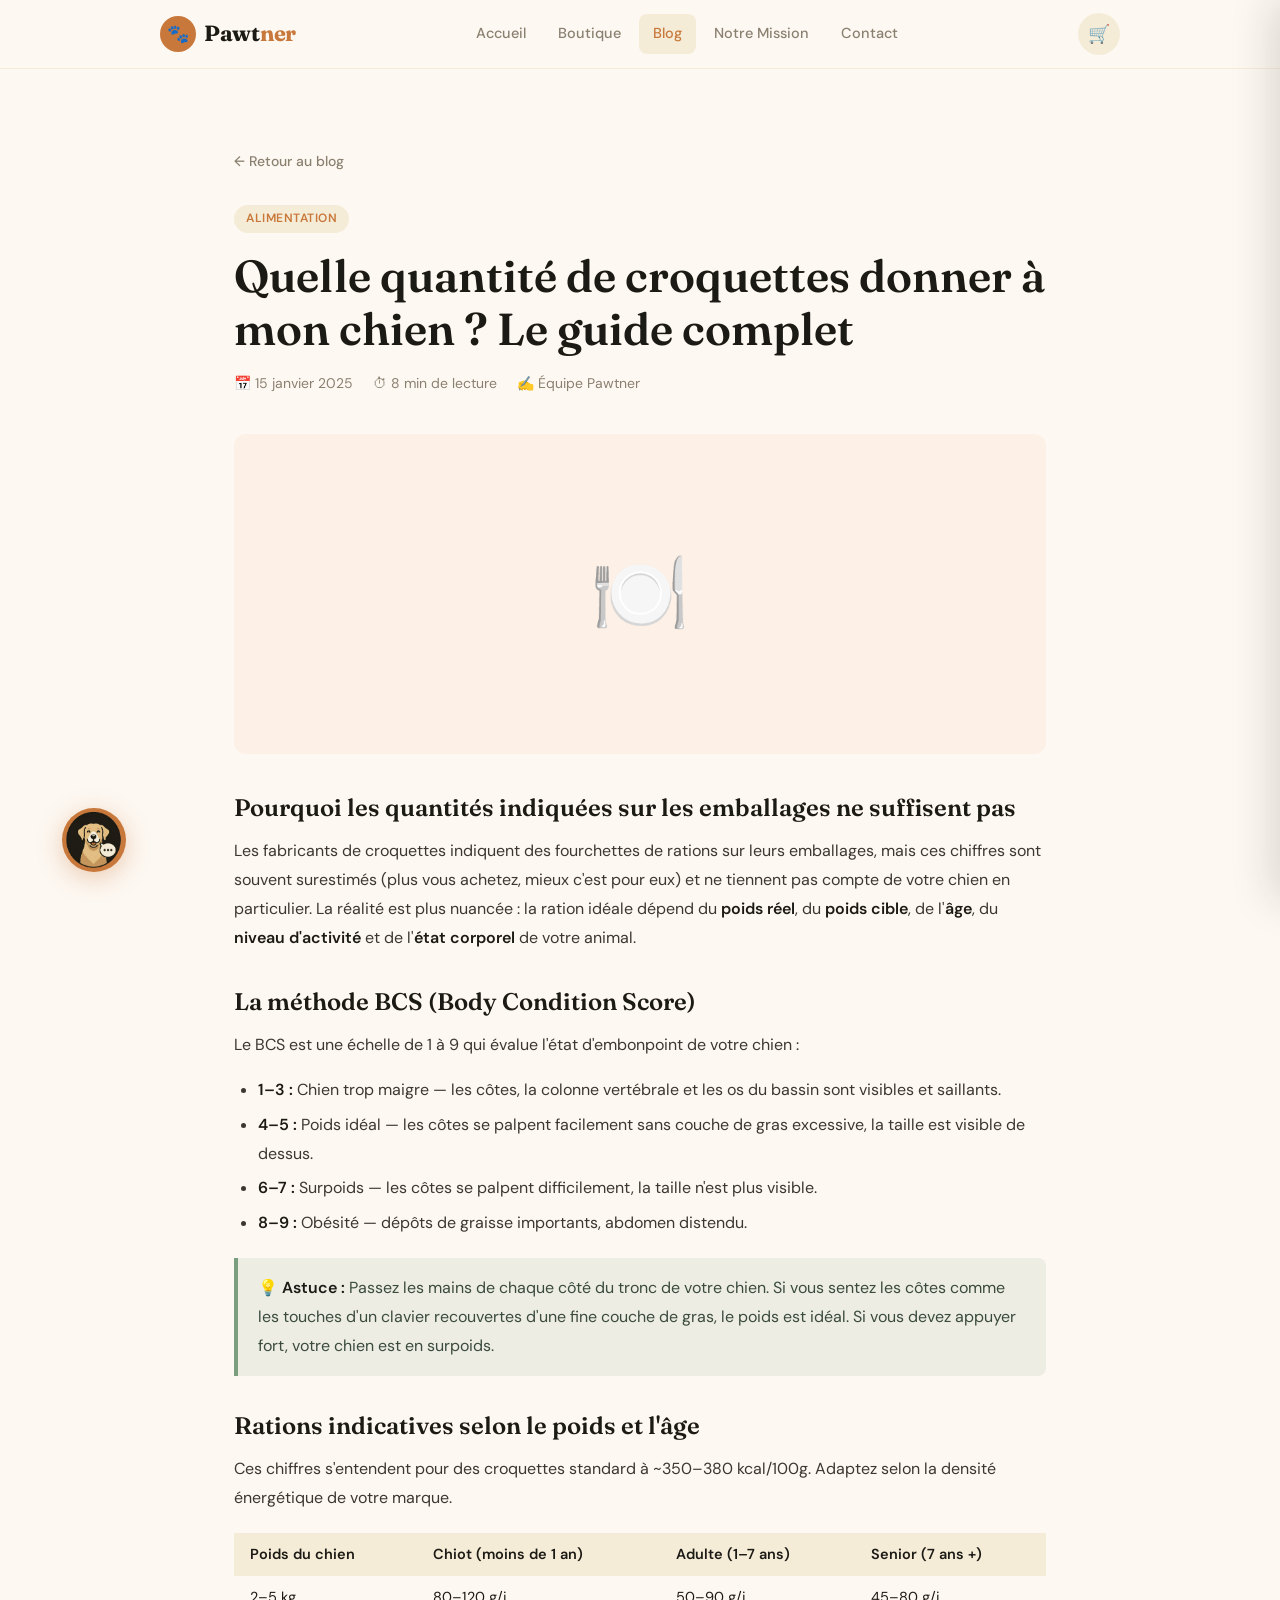
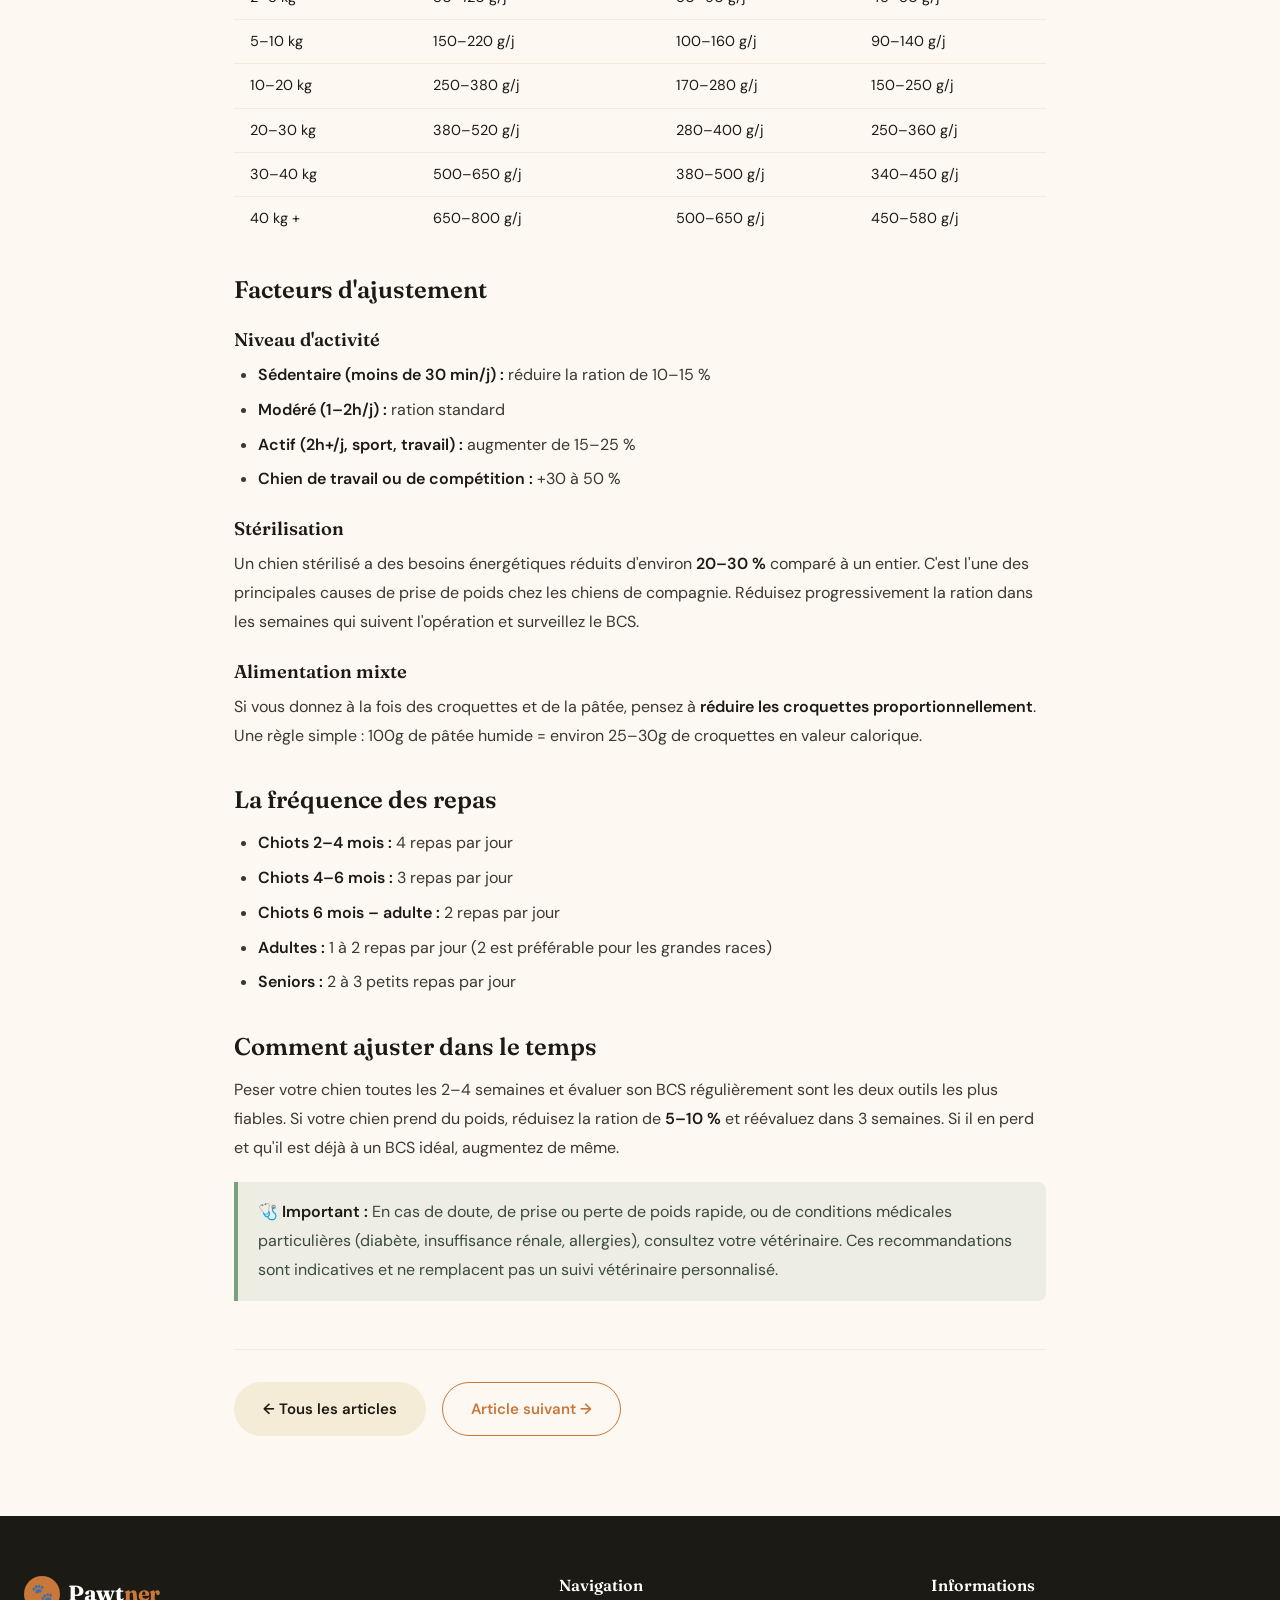
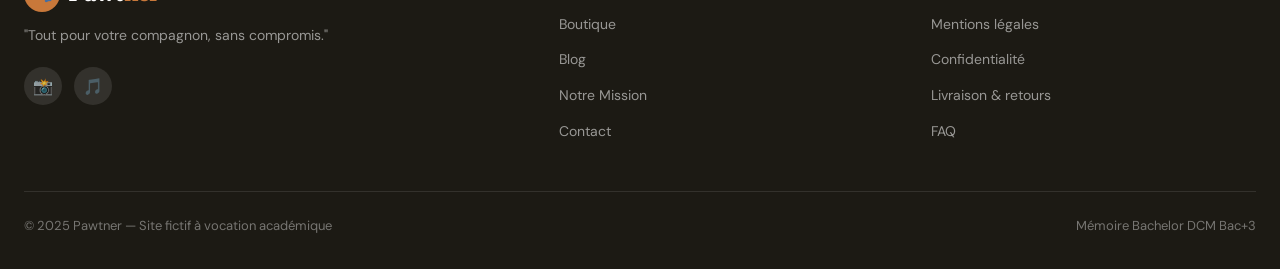
==== article-1.html @ d188eaa7 "Add files via upload" ====
<!DOCTYPE html>
<html lang="fr">
<head>
  <meta charset="UTF-8" />
  <meta name="viewport" content="width=device-width, initial-scale=1.0" />
  <title>Quelle quantité de croquettes donner à mon chien ? — Pawtner Blog</title>
  <meta name="description" content="Rations selon le poids, l'âge et l'activité, méthode BCS et ajustements : le guide complet Pawtner." />
  <link rel="stylesheet" href="style.css" />
</head>
<body>

<!-- ══ HEADER ══ -->
<header id="header">
  <div class="header-inner">
    <a class="logo" href="index.html">
      <div class="logo-paw">🐾</div>
      <div class="logo-text">Pawt<span>ner</span></div>
    </a>
    <nav class="main-nav">
      <a class="nav-link" href="index.html">Accueil</a>
      <a class="nav-link" href="boutique.html">Boutique</a>
      <a class="nav-link active" href="blog.html">Blog</a>
      <a class="nav-link" href="mission.html">Notre Mission</a>
      <a class="nav-link" href="contact.html">Contact</a>
    </nav>
    <div class="header-actions">
      <button class="cart-btn" onclick="toggleCart()" aria-label="Panier">
        <span class="cart-icon">🛒</span>
        <span class="cart-count hidden" id="cartCount">0</span>
      </button>
      <button class="burger-btn" id="burgerBtn" onclick="toggleMobileNav()" aria-label="Menu">
        <span></span><span></span><span></span>
      </button>
    </div>
  </div>
</header>

<nav class="mobile-nav" id="mobileNav">
  <a class="nav-link" href="index.html">Accueil</a>
  <a class="nav-link" href="boutique.html">Boutique</a>
  <a class="nav-link" href="blog.html">Blog</a>
  <a class="nav-link" href="mission.html">Notre Mission</a>
  <a class="nav-link" href="contact.html">Contact</a>
</nav>

<main>
  <section class="section">
    <div class="container-sm">

      <a class="article-back" href="blog.html">← Retour au blog</a>

      <div class="article-header">
        <span class="article-tag">Alimentation</span>
        <h1 class="article-title">Quelle quantité de croquettes donner à mon chien ? Le guide complet</h1>
        <div class="article-meta">
          <span>📅 15 janvier 2025</span>
          <span>⏱ 8 min de lecture</span>
          <span>✍️ Équipe Pawtner</span>
        </div>
      </div>

      <div class="article-hero-img" style="background:#FDF0E6;">🍽️</div>

      <div class="article-body">

        <h2>Pourquoi les quantités indiquées sur les emballages ne suffisent pas</h2>
        <p>Les fabricants de croquettes indiquent des fourchettes de rations sur leurs emballages, mais ces chiffres sont souvent surestimés (plus vous achetez, mieux c'est pour eux) et ne tiennent pas compte de votre chien en particulier. La réalité est plus nuancée : la ration idéale dépend du <strong>poids réel</strong>, du <strong>poids cible</strong>, de l'<strong>âge</strong>, du <strong>niveau d'activité</strong> et de l'<strong>état corporel</strong> de votre animal.</p>

        <h2>La méthode BCS (Body Condition Score)</h2>
        <p>Le BCS est une échelle de 1 à 9 qui évalue l'état d'embonpoint de votre chien :</p>
        <ul>
          <li><strong>1–3 :</strong> Chien trop maigre — les côtes, la colonne vertébrale et les os du bassin sont visibles et saillants.</li>
          <li><strong>4–5 :</strong> Poids idéal — les côtes se palpent facilement sans couche de gras excessive, la taille est visible de dessus.</li>
          <li><strong>6–7 :</strong> Surpoids — les côtes se palpent difficilement, la taille n'est plus visible.</li>
          <li><strong>8–9 :</strong> Obésité — dépôts de graisse importants, abdomen distendu.</li>
        </ul>
        <div class="info-box"><p>💡 <strong>Astuce :</strong> Passez les mains de chaque côté du tronc de votre chien. Si vous sentez les côtes comme les touches d'un clavier recouvertes d'une fine couche de gras, le poids est idéal. Si vous devez appuyer fort, votre chien est en surpoids.</p></div>

        <h2>Rations indicatives selon le poids et l'âge</h2>
        <p>Ces chiffres s'entendent pour des croquettes standard à ~350–380 kcal/100g. Adaptez selon la densité énergétique de votre marque.</p>
        <table>
          <tr><th>Poids du chien</th><th>Chiot (moins de 1 an)</th><th>Adulte (1–7 ans)</th><th>Senior (7 ans +)</th></tr>
          <tr><td>2–5 kg</td><td>80–120 g/j</td><td>50–90 g/j</td><td>45–80 g/j</td></tr>
          <tr><td>5–10 kg</td><td>150–220 g/j</td><td>100–160 g/j</td><td>90–140 g/j</td></tr>
          <tr><td>10–20 kg</td><td>250–380 g/j</td><td>170–280 g/j</td><td>150–250 g/j</td></tr>
          <tr><td>20–30 kg</td><td>380–520 g/j</td><td>280–400 g/j</td><td>250–360 g/j</td></tr>
          <tr><td>30–40 kg</td><td>500–650 g/j</td><td>380–500 g/j</td><td>340–450 g/j</td></tr>
          <tr><td>40 kg +</td><td>650–800 g/j</td><td>500–650 g/j</td><td>450–580 g/j</td></tr>
        </table>

        <h2>Facteurs d'ajustement</h2>
        <h3>Niveau d'activité</h3>
        <ul>
          <li><strong>Sédentaire (moins de 30 min/j) :</strong> réduire la ration de 10–15 %</li>
          <li><strong>Modéré (1–2h/j) :</strong> ration standard</li>
          <li><strong>Actif (2h+/j, sport, travail) :</strong> augmenter de 15–25 %</li>
          <li><strong>Chien de travail ou de compétition :</strong> +30 à 50 %</li>
        </ul>

        <h3>Stérilisation</h3>
        <p>Un chien stérilisé a des besoins énergétiques réduits d'environ <strong>20–30 %</strong> comparé à un entier. C'est l'une des principales causes de prise de poids chez les chiens de compagnie. Réduisez progressivement la ration dans les semaines qui suivent l'opération et surveillez le BCS.</p>

        <h3>Alimentation mixte</h3>
        <p>Si vous donnez à la fois des croquettes et de la pâtée, pensez à <strong>réduire les croquettes proportionnellement</strong>. Une règle simple : 100g de pâtée humide = environ 25–30g de croquettes en valeur calorique.</p>

        <h2>La fréquence des repas</h2>
        <ul>
          <li><strong>Chiots 2–4 mois :</strong> 4 repas par jour</li>
          <li><strong>Chiots 4–6 mois :</strong> 3 repas par jour</li>
          <li><strong>Chiots 6 mois – adulte :</strong> 2 repas par jour</li>
          <li><strong>Adultes :</strong> 1 à 2 repas par jour (2 est préférable pour les grandes races)</li>
          <li><strong>Seniors :</strong> 2 à 3 petits repas par jour</li>
        </ul>

        <h2>Comment ajuster dans le temps</h2>
        <p>Peser votre chien toutes les 2–4 semaines et évaluer son BCS régulièrement sont les deux outils les plus fiables. Si votre chien prend du poids, réduisez la ration de <strong>5–10 %</strong> et réévaluez dans 3 semaines. Si il en perd et qu'il est déjà à un BCS idéal, augmentez de même.</p>
        <div class="info-box"><p>🩺 <strong>Important :</strong> En cas de doute, de prise ou perte de poids rapide, ou de conditions médicales particulières (diabète, insuffisance rénale, allergies), consultez votre vétérinaire. Ces recommandations sont indicatives et ne remplacent pas un suivi vétérinaire personnalisé.</p></div>

        <div style="margin-top:48px;padding-top:32px;border-top:1px solid var(--warm);display:flex;gap:16px;flex-wrap:wrap;">
          <a href="blog.html" class="btn btn-secondary">← Tous les articles</a>
          <a href="article-2.html" class="btn btn-outline">Article suivant →</a>
        </div>

      </div>
    </div>
  </section>
</main>

<!-- ══ PANIER ══ -->
<div class="cart-overlay" id="cartOverlay" onclick="toggleCart()"></div>
<div class="cart-panel" id="cartPanel">
  <div class="cart-header">
    <h3>🛒 Mon panier</h3>
    <button class="cart-close" onclick="toggleCart()">✕</button>
  </div>
  <div class="cart-items" id="cartItems"></div>
  <div class="cart-footer" id="cartFooter" style="display:none;">
    <div class="cart-summary">
      <div class="cart-row"><span>Sous-total</span><span id="cartSubtotal">0,00 €</span></div>
      <div class="cart-row"><span>Livraison</span><span>3,99 €</span></div>
      <div class="cart-row total"><span>Total</span><span id="cartTotal">0,00 €</span></div>
    </div>
    <button class="btn btn-primary cart-checkout" onclick="openCheckout()">Passer commande →</button>
  </div>
</div>

<div class="modal-overlay" id="checkoutModal">
  <div class="modal">
    <div class="modal-header">
      <h3>Finaliser ma commande</h3>
      <button class="modal-close" onclick="closeCheckout()">✕</button>
    </div>
    <div class="modal-body" id="checkoutBody">
      <form onsubmit="confirmOrder(event)">
        <h4 style="font-family:'Fraunces',serif;font-size:16px;margin-bottom:16px;color:var(--muted);">Informations de livraison</h4>
        <div class="form-row">
          <div class="form-group"><label class="form-label">Prénom</label><input class="form-input" type="text" placeholder="Jean" required /></div>
          <div class="form-group"><label class="form-label">Nom</label><input class="form-input" type="text" placeholder="Dupont" required /></div>
        </div>
        <div class="form-group"><label class="form-label">Adresse</label><input class="form-input" type="text" placeholder="12 rue de la Paix" required /></div>
        <div class="form-row">
          <div class="form-group"><label class="form-label">Code postal</label><input class="form-input" type="text" placeholder="75001" required /></div>
          <div class="form-group"><label class="form-label">Ville</label><input class="form-input" type="text" placeholder="Paris" required /></div>
        </div>
        <h4 style="font-family:'Fraunces',serif;font-size:16px;margin:20px 0 16px;color:var(--muted);">Paiement (simulation)</h4>
        <div class="card-preview">
          <div class="card-chip">💳</div>
          <div class="card-number">•••• •••• •••• ••••</div>
          <div class="card-meta"><span>TITULAIRE</span><span>MM/AA</span></div>
        </div>
        <div class="form-group"><label class="form-label">Numéro de carte</label><input class="form-input" type="text" placeholder="1234 5678 9012 3456" maxlength="19" oninput="formatCard(this)" required /></div>
        <div class="form-row">
          <div class="form-group"><label class="form-label">Date d'expiration</label><input class="form-input" type="text" placeholder="MM/AA" maxlength="5" required /></div>
          <div class="form-group"><label class="form-label">CVV</label><input class="form-input" type="text" placeholder="•••" maxlength="3" required /></div>
        </div>
        <div style="background:rgba(122,158,126,.12);border-radius:8px;padding:12px 14px;font-size:13px;color:#3a4a3c;margin-bottom:20px;">
          🔒 Paiement 100% fictif — aucune donnée bancaire n'est collectée ou transmise.
        </div>
        <button type="submit" class="btn btn-primary" style="width:100%;justify-content:center;padding:15px;">Confirmer la commande →</button>
      </form>
    </div>
  </div>
</div>

<div class="toast-container" id="toastContainer"></div>
<button class="back-top" id="backTop" onclick="window.scrollTo({top:0,behavior:'smooth'})" aria-label="Retour en haut">↑</button>

<!-- ══ FOOTER ══ -->
<footer>
  <div class="footer-inner">
    <div class="footer-grid">
      <div class="footer-brand">
        <a class="logo" href="index.html">
          <div class="logo-paw">🐾</div>
          <div class="logo-text">Pawt<span>ner</span></div>
        </a>
        <p>"Tout pour votre compagnon, sans compromis."</p>
        <div class="footer-socials">
          <div class="social-btn" title="Instagram (fictif)">📸</div>
          <div class="social-btn" title="TikTok (fictif)">🎵</div>
        </div>
      </div>
      <div class="footer-col">
        <h4>Navigation</h4>
        <ul>
          <li><a href="boutique.html">Boutique</a></li>
          <li><a href="blog.html">Blog</a></li>
          <li><a href="mission.html">Notre Mission</a></li>
          <li><a href="contact.html">Contact</a></li>
        </ul>
      </div>
      <div class="footer-col">
        <h4>Informations</h4>
        <ul>
          <li><a href="legal.html">Mentions légales</a></li>
          <li><a href="legal.html">Confidentialité</a></li>
          <li><a href="contact.html">Livraison &amp; retours</a></li>
          <li><a href="contact.html">FAQ</a></li>
        </ul>
      </div>
    </div>
    <div class="footer-bottom">
      <span>© 2025 Pawtner — Site fictif à vocation académique</span>
      <span>Mémoire Bachelor DCM Bac+3</span>
    </div>
  </div>
</footer>

<script src="app.js"></script>
<script>
  document.addEventListener('DOMContentLoaded', () => { updateCartUI(); });
</script>
<!-- Chatbot Pawtner -->
<div id="pw-launcher" onclick="pwOpen()">
  <div id="pw-hint">Une question ? 🐾</div>
  <div id="pw-btn">
    <img src="Images/logochatbot.png" alt="Pawtner">
  </div>
</div>
<div id="pw-chat">
  <div id="pw-head">
    <div id="pw-head-avatar">
      <img src="Images/logochatbot.png" alt="Pawtner">
    </div>
    <div id="pw-head-info">
      <div id="pw-head-name">Pawtner</div>
      <div id="pw-head-status"><span class="pw-dot"></span>Répond instantanément</div>
    </div>
    <button id="pw-x" onclick="pwClose()">×</button>
  </div>
  <div id="pw-msgs">
    <div class="pw-m bot">Bonjour ! Je suis là pour répondre à toutes vos questions sur vos commandes, nos produits et notre marque 🐾</div>
  </div>
  <div id="pw-chips">
    <button class="pw-chip" onclick="pwChip(this)">Où est ma commande ?</button>
    <button class="pw-chip" onclick="pwChip(this)">Faire un retour</button>
    <button class="pw-chip" onclick="pwChip(this)">Être remboursé</button>
    <button class="pw-chip" onclick="pwChip(this)">Provenance des produits</button>
    <button class="pw-chip" onclick="pwChip(this)">Fiabilité de Pawtner</button>
    <button class="pw-chip" onclick="pwChip(this)">Délai de livraison</button>
  </div>
  <div id="pw-bar">
    <input id="pw-inp" placeholder="Votre question..." autocomplete="off"
      onkeydown="if(event.key==='Enter' && !event.shiftKey){event.preventDefault();pwSend()}" />
    <button id="pw-go" onclick="pwSend()">
      <svg width="16" height="16" viewBox="0 0 16 16" fill="none">
        <path d="M14.5 8L1.5 1.5l2.8 6.5-2.8 6.5L14.5 8z" fill="#FDF8F2"/>
      </svg>
    </button>
  </div>
  <div id="pw-foot">Pawtner · Toujours là pour votre chien</div>
</div>
<script src="chatbot.js"></script>
</body>
</html>
---- style.css ----
@import url('https://fonts.googleapis.com/css2?family=Fraunces:ital,opsz,wght@0,9..144,300;0,9..144,400;0,9..144,600;0,9..144,700;1,9..144,400&family=DM+Sans:wght@300;400;500;600&display=swap');

/* ── RESET & BASE ── */
*, *::before, *::after { box-sizing: border-box; margin: 0; padding: 0; }

:root {
  --cream:     #FDF8F2;
  --warm:      #F5ECD8;
  --terracotta:#C8783A;
  --sage:      #7A9E7E;
  --dark:      #1C1A14;
  --muted:     #8A8070;
  --white:     #ffffff;
  --shadow:    0 2px 12px rgba(28,26,20,.08);
  --shadow-lg: 0 8px 32px rgba(28,26,20,.14);
  --radius:    12px;
  --radius-sm: 8px;
  --transition: .22s cubic-bezier(.4,0,.2,1);
}

html { scroll-behavior: smooth; }

body {
  font-family: 'DM Sans', sans-serif;
  background: var(--cream);
  color: var(--dark);
  line-height: 1.6;
  overflow-x: hidden;
}

a { color: inherit; text-decoration: none; }
img { display: block; max-width: 100%; }
button { cursor: pointer; border: none; background: none; font-family: inherit; }
ul { list-style: none; }

h1,h2,h3,h4 {
  font-family: 'Fraunces', serif;
  font-weight: 600;
  line-height: 1.2;
}

/* ── PAGE TRANSITIONS ── */
.page { display: none; opacity: 0; transition: opacity .35s ease; }
.page.active { display: block; opacity: 1; }
.page.fade-in { animation: fadeIn .35s ease forwards; }

@keyframes fadeIn {
  from { opacity: 0; transform: translateY(10px); }
  to   { opacity: 1; transform: translateY(0); }
}

/* ── HEADER ── */
#header {
  position: fixed;
  top: 0; left: 0; right: 0;
  z-index: 1000;
  background: var(--cream);
  border-bottom: 1px solid var(--warm);
  transition: box-shadow var(--transition);
}
#header.scrolled { box-shadow: var(--shadow); }

.header-inner {
  max-width: 1280px;
  margin: 0 10rem;
  height: 68px;
  display: flex;
  align-items: center;
  justify-content: space-between;
  gap: 24px;
}

/* Logo */
.logo {
  display: flex;
  align-items: center;
  gap: 8px;
  cursor: pointer;
  flex-shrink: 0;
}
.logo-paw {
  width: 36px; height: 36px;
  background: var(--terracotta);
  border-radius: 50%;
  display: flex; align-items: center; justify-content: center;
  font-size: 18px;
}
.logo-text {
  font-family: 'Fraunces', serif;
  font-size: 22px;
  font-weight: 700;
  color: var(--dark);
  letter-spacing: -.3px;
}
.logo-text span { color: var(--terracotta); }

/* Nav */
nav.main-nav { display: flex; align-items: center; gap: 4px; }
.nav-link {
  font-size: 14.5px;
  font-weight: 500;
  color: var(--muted);
  padding: 8px 14px;
  border-radius: var(--radius-sm);
  transition: color var(--transition), background var(--transition);
}
.nav-link:hover, .nav-link.active {
  color: var(--dark);
  background: var(--warm);
}
.nav-link.active { color: var(--terracotta); }

/* Header actions */
.header-actions { display: flex; align-items: center; gap: 12px; }

.cart-btn {
  position: relative;
  width: 42px; height: 42px;
  border-radius: 50%;
  background: var(--warm);
  display: flex; align-items: center; justify-content: center;
  font-size: 18px;
  transition: background var(--transition), transform var(--transition);
}
.cart-btn:hover { background: var(--terracotta); transform: scale(1.05); }
.cart-btn:hover .cart-icon { filter: brightness(10); }

.cart-count {
  position: absolute;
  top: -4px; right: -4px;
  min-width: 18px; height: 18px;
  background: var(--terracotta);
  color: #fff;
  font-size: 11px;
  font-weight: 600;
  border-radius: 9px;
  display: flex; align-items: center; justify-content: center;
  padding: 0 4px;
  border: 2px solid var(--cream);
}
.cart-count.hidden { display: none; }

/* Burger */
.burger-btn {
  display: none;
  flex-direction: column;
  gap: 5px;
  padding: 8px;
  border-radius: var(--radius-sm);
  transition: background var(--transition);
}
.burger-btn:hover { background: var(--warm); }
.burger-btn span {
  display: block;
  width: 22px; height: 2px;
  background: var(--dark);
  border-radius: 2px;
  transition: transform var(--transition), opacity var(--transition);
}
.burger-btn.open span:nth-child(1) { transform: translateY(7px) rotate(45deg); }
.burger-btn.open span:nth-child(2) { opacity: 0; }
.burger-btn.open span:nth-child(3) { transform: translateY(-7px) rotate(-45deg); }

/* Mobile Nav */
.mobile-nav {
  display: none;
  position: fixed;
  top: 68px; left: 0; right: 0; bottom: 0;
  background: var(--cream);
  z-index: 999;
  padding: 32px 24px;
  flex-direction: column;
  gap: 8px;
}
.mobile-nav.open { display: flex; }
.mobile-nav .nav-link {
  font-size: 20px;
  padding: 14px 16px;
  border-radius: var(--radius);
}

/* ── MAIN CONTENT ── */
main { padding-top: 68px; min-height: calc(100vh - 68px); }

/* ── CONTAINER ── */
.container { max-width: 1280px; margin: 0 auto; padding: 0 24px; }
.container-sm { max-width: 860px; margin: 0 auto; padding: 0 24px; }

/* ── SECTION SPACING ── */
.section { padding: 80px 0; }
.section-sm { padding: 48px 0; }

/* ── HERO ── */
.hero {
  background-color: var(--warm);
  background-image: url('Images/imagedefondaccueil.jpg');
  background-size: cover;
  background-position: center 30%;
  background-repeat: no-repeat;
  padding: 100px 24px 80px;
  text-align: center;
  position: relative;
  overflow: hidden;
}
/* voile beige pour adoucir la photo */
.hero::before {
  content: '';
  position: absolute;
  inset: 0;
  background: rgba(253, 245, 235, 0.72);
  z-index: 0;
}
.hero::after {
  content: '';
  position: absolute;
  bottom: -60px; left: -80px;
  width: 300px; height: 300px;
  background: radial-gradient(circle, rgba(122,158,126,.12) 0%, transparent 70%);
  border-radius: 50%;
  z-index: 0;
}
.hero-content { position: relative; z-index: 1; max-width: 760px; margin: 0 auto; }
.hero-eyebrow {
  display: inline-flex; align-items: center; gap: 8px;
  background: rgba(200,120,58,.12);
  color: var(--terracotta);
  font-size: 13px; font-weight: 600;
  padding: 6px 14px;
  border-radius: 20px;
  margin-bottom: 24px;
  letter-spacing: .4px;
  text-transform: uppercase;
}
.hero h1 {
  font-size: clamp(2.2rem, 5vw, 3.8rem);
  font-weight: 700;
  color: var(--dark);
  margin-bottom: 20px;
}
.hero p {
  font-size: clamp(1rem, 2vw, 1.2rem);
  color: var(--muted);
  max-width: 580px;
  margin: 0 auto 36px;
}

.btn {
  display: inline-flex;
  align-items: center;
  gap: 8px;
  padding: 14px 28px;
  border-radius: 50px;
  font-size: 15px;
  font-weight: 600;
  transition: all var(--transition);
  cursor: pointer;
}
.btn-primary {
  background: var(--terracotta);
  color: #fff;
}
.btn-primary:hover {
  background: #b5682e;
  transform: translateY(-2px);
  box-shadow: 0 8px 20px rgba(200,120,58,.35);
}
.btn-secondary {
  background: var(--warm);
  color: var(--dark);
  border: 1.5px solid var(--warm);
}
.btn-secondary:hover { background: #eddfc6; border-color: #eddfc6; }
.btn-outline {
  background: transparent;
  color: var(--terracotta);
  border: 1.5px solid var(--terracotta);
}
.btn-outline:hover { background: var(--terracotta); color: #fff; }

/* Hero badges */
.hero-badges {
  display: flex;
  justify-content: center;
  flex-wrap: wrap;
  gap: 12px;
  margin-top: 40px;
}
.badge {
  display: flex;
  align-items: center;
  gap: 8px;
  background: var(--cream);
  border: 1px solid rgba(200,120,58,.2);
  padding: 10px 18px;
  border-radius: 50px;
  font-size: 13.5px;
  font-weight: 500;
  color: var(--dark);
}
.badge-icon { font-size: 16px; }

/* ── SECTION TITLE ── */
.section-title { font-size: clamp(1.6rem, 3vw, 2.4rem); margin-bottom: 8px; }
.section-subtitle { color: var(--muted); font-size: 16px; margin-bottom: 40px; }
.section-header { text-align: center; margin-bottom: 48px; }

/* ── CATEGORY CARDS ── */
.categories-grid {
  display: grid;
  grid-template-columns: repeat(4, 1fr);
  gap: 20px;
}
.cat-card {
  background: var(--white);
  border-radius: var(--radius);
  padding: 32px 20px;
  text-align: center;
  cursor: pointer;
  transition: all var(--transition);
  border: 1.5px solid transparent;
}
.cat-card:hover {
  border-color: var(--terracotta);
  transform: translateY(-4px);
  box-shadow: var(--shadow);
}
.cat-emoji { font-size: 44px; margin-bottom: 12px; }
.cat-name { font-family: 'Fraunces', serif; font-size: 17px; font-weight: 600; margin-bottom: 4px; }
.cat-count { font-size: 13px; color: var(--muted); }

/* ── PRODUCT GRID ── */
.products-grid {
  display: grid;
  grid-template-columns: repeat(4, 1fr);
  gap: 24px;
}

.product-card {
  background: var(--white);
  border-radius: var(--radius);
  overflow: hidden;
  transition: all var(--transition);
  border: 1.5px solid transparent;
  display: flex;
  flex-direction: column;
}
.product-card:hover {
  transform: translateY(-4px);
  box-shadow: var(--shadow-lg);
  border-color: rgba(200,120,58,.2);
}

.product-image {
  height: 180px;
  display: flex;
  align-items: center;
  justify-content: center;
  font-size: 60px;
  position: relative;
}
.product-badge-cat {
  position: absolute;
  top: 10px; left: 10px;
  background: var(--sage);
  color: #fff;
  font-size: 11px;
  font-weight: 600;
  padding: 3px 10px;
  border-radius: 20px;
  text-transform: uppercase;
  letter-spacing: .4px;
}

.product-body { padding: 16px; flex: 1; display: flex; flex-direction: column; gap: 4px; }
.product-name { font-family: 'Fraunces', serif; font-size: 15.5px; font-weight: 600; }
.product-sub { font-size: 12.5px; color: var(--muted); }
.product-footer {
  padding: 12px 16px 16px;
  display: flex;
  align-items: center;
  justify-content: space-between;
  border-top: 1px solid var(--warm);
  margin-top: auto;
}
.product-price {
  font-family: 'Fraunces', serif;
  font-size: 18px;
  font-weight: 700;
  color: var(--terracotta);
}
.btn-add {
  background: var(--terracotta);
  color: #fff;
  width: 36px; height: 36px;
  border-radius: 50%;
  font-size: 20px;
  display: flex; align-items: center; justify-content: center;
  transition: all var(--transition);
  flex-shrink: 0;
}
.btn-add:hover { background: #b5682e; transform: scale(1.1); }

/* ── FILTERS ── */
.filter-bar {
  display: flex;
  flex-wrap: wrap;
  gap: 10px;
  margin-bottom: 36px;
}
.filter-btn {
  padding: 9px 20px;
  border-radius: 50px;
  font-size: 14px;
  font-weight: 500;
  background: var(--white);
  color: var(--muted);
  border: 1.5px solid var(--warm);
  transition: all var(--transition);
}
.filter-btn:hover { border-color: var(--terracotta); color: var(--terracotta); }
.filter-btn.active {
  background: var(--terracotta);
  color: #fff;
  border-color: var(--terracotta);
}

/* ── CART PANEL ── */
.cart-overlay {
  display: none;
  position: fixed;
  inset: 0;
  background: rgba(28,26,20,.45);
  z-index: 1100;
  backdrop-filter: blur(2px);
}
.cart-overlay.open { display: block; }

.cart-panel {
  position: fixed;
  top: 0; right: 0;
  width: 420px;
  height: 100vh;
  background: var(--cream);
  z-index: 1101;
  display: flex;
  flex-direction: column;
  transform: translateX(100%);
  transition: transform .3s cubic-bezier(.4,0,.2,1);
  box-shadow: -8px 0 40px rgba(28,26,20,.15);
}
.cart-panel.open { transform: translateX(0); }

.cart-header {
  padding: 24px;
  border-bottom: 1px solid var(--warm);
  display: flex;
  align-items: center;
  justify-content: space-between;
}
.cart-header h3 { font-family: 'Fraunces', serif; font-size: 20px; }
.cart-close {
  width: 36px; height: 36px;
  border-radius: 50%;
  background: var(--warm);
  font-size: 18px;
  display: flex; align-items: center; justify-content: center;
  transition: background var(--transition);
}
.cart-close:hover { background: #eddfc6; }

.cart-items { flex: 1; overflow-y: auto; padding: 16px 24px; }
.cart-empty {
  text-align: center;
  padding: 60px 0;
  color: var(--muted);
}
.cart-empty-icon { font-size: 48px; margin-bottom: 12px; }

.cart-item {
  display: flex;
  align-items: center;
  gap: 14px;
  padding: 14px 0;
  border-bottom: 1px solid var(--warm);
}
.cart-item-img {
  width: 56px; height: 56px;
  border-radius: var(--radius-sm);
  background: var(--warm);
  display: flex; align-items: center; justify-content: center;
  font-size: 26px;
  flex-shrink: 0;
}
.cart-item-info { flex: 1; min-width: 0; }
.cart-item-name { font-weight: 600; font-size: 14px; white-space: nowrap; overflow: hidden; text-overflow: ellipsis; }
.cart-item-price { font-size: 13px; color: var(--terracotta); font-weight: 600; margin-top: 2px; }

.qty-control {
  display: flex;
  align-items: center;
  gap: 8px;
  background: var(--warm);
  border-radius: 50px;
  padding: 4px 8px;
}
.qty-btn {
  width: 24px; height: 24px;
  border-radius: 50%;
  background: var(--white);
  font-size: 16px;
  display: flex; align-items: center; justify-content: center;
  transition: background var(--transition);
  font-weight: 600;
}
.qty-btn:hover { background: var(--terracotta); color: #fff; }
.qty-val { font-size: 14px; font-weight: 600; min-width: 20px; text-align: center; }

.cart-remove {
  color: var(--muted);
  font-size: 18px;
  padding: 4px;
  transition: color var(--transition);
}
.cart-remove:hover { color: #c0392b; }

.cart-footer {
  padding: 20px 24px;
  border-top: 1px solid var(--warm);
  background: var(--white);
}
.cart-summary { margin-bottom: 16px; }
.cart-row {
  display: flex;
  justify-content: space-between;
  font-size: 14px;
  padding: 4px 0;
  color: var(--muted);
}
.cart-row.total {
  font-size: 17px;
  font-weight: 700;
  color: var(--dark);
  border-top: 1px solid var(--warm);
  margin-top: 8px;
  padding-top: 10px;
}
.cart-checkout { width: 100%; padding: 14px; font-size: 15px; border-radius: 50px; }

/* ── CHECKOUT MODAL ── */
.modal-overlay {
  display: none;
  position: fixed;
  inset: 0;
  background: rgba(28,26,20,.5);
  z-index: 1200;
  backdrop-filter: blur(3px);
  align-items: center;
  justify-content: center;
  padding: 24px;
}
.modal-overlay.open { display: flex; }
.modal {
  background: var(--cream);
  border-radius: 20px;
  width: 100%;
  max-width: 520px;
  max-height: 90vh;
  overflow-y: auto;
  box-shadow: var(--shadow-lg);
  animation: modalIn .3s ease;
}
@keyframes modalIn {
  from { opacity: 0; transform: scale(.95) translateY(20px); }
  to   { opacity: 1; transform: scale(1) translateY(0); }
}
.modal-header {
  padding: 28px 32px 0;
  display: flex;
  justify-content: space-between;
  align-items: center;
}
.modal-header h3 { font-family: 'Fraunces', serif; font-size: 22px; }
.modal-close {
  width: 36px; height: 36px;
  border-radius: 50%;
  background: var(--warm);
  font-size: 18px;
  display: flex; align-items: center; justify-content: center;
}
.modal-body { padding: 24px 32px 32px; }

/* ── FORMS ── */
.form-group { margin-bottom: 18px; }
.form-label { display: block; font-size: 13.5px; font-weight: 600; margin-bottom: 7px; color: var(--dark); }
.form-input, .form-select, .form-textarea {
  width: 100%;
  padding: 12px 16px;
  border: 1.5px solid var(--warm);
  border-radius: var(--radius-sm);
  font-family: 'DM Sans', sans-serif;
  font-size: 14.5px;
  background: var(--white);
  color: var(--dark);
  transition: border-color var(--transition);
  outline: none;
}
.form-input:focus, .form-select:focus, .form-textarea:focus {
  border-color: var(--terracotta);
}
.form-textarea { resize: vertical; min-height: 110px; }
.form-row { display: grid; grid-template-columns: 1fr 1fr; gap: 16px; }

/* Card fictive */
.card-preview {
  background: linear-gradient(135deg, var(--terracotta), #9b5a28);
  border-radius: 12px;
  padding: 20px;
  color: #fff;
  margin-bottom: 20px;
  font-family: 'DM Sans', sans-serif;
}
.card-chip { font-size: 24px; margin-bottom: 12px; }
.card-number { font-size: 18px; letter-spacing: 3px; font-weight: 600; margin-bottom: 16px; }
.card-meta { display: flex; justify-content: space-between; font-size: 13px; opacity: .8; }

/* Confirmation */
.order-confirm {
  text-align: center;
  padding: 20px 0;
}
.confirm-icon { font-size: 64px; margin-bottom: 16px; }
.confirm-title { font-family: 'Fraunces', serif; font-size: 24px; margin-bottom: 10px; color: var(--sage); }
.confirm-sub { color: var(--muted); font-size: 15px; line-height: 1.6; }
.confirm-order-num { font-weight: 700; color: var(--terracotta); }

/* ── TOAST ── */
.toast-container {
  position: fixed;
  bottom: 32px; left: 50%;
  transform: translateX(-50%);
  z-index: 2000;
  display: flex;
  flex-direction: column;
  gap: 10px;
  pointer-events: none;
}
.toast {
  background: var(--dark);
  color: #fff;
  padding: 13px 22px;
  border-radius: 50px;
  font-size: 14px;
  font-weight: 500;
  display: flex;
  align-items: center;
  gap: 10px;
  animation: toastIn .3s ease forwards;
  white-space: nowrap;
}
.toast.removing { animation: toastOut .3s ease forwards; }
@keyframes toastIn {
  from { opacity: 0; transform: translateY(20px); }
  to   { opacity: 1; transform: translateY(0); }
}
@keyframes toastOut {
  from { opacity: 1; transform: translateY(0); }
  to   { opacity: 0; transform: translateY(20px); }
}

/* ── BACK TO TOP ── */
.back-top {
  position: fixed;
  bottom: 32px; right: 32px;
  width: 46px; height: 46px;
  background: var(--terracotta);
  color: #fff;
  border-radius: 50%;
  display: flex; align-items: center; justify-content: center;
  font-size: 20px;
  box-shadow: var(--shadow);
  z-index: 500;
  opacity: 0;
  pointer-events: none;
  transition: all var(--transition);
  transform: translateY(10px);
}
.back-top.visible {
  opacity: 1;
  pointer-events: auto;
  transform: translateY(0);
}
.back-top:hover { background: #b5682e; transform: translateY(-2px); }

/* ── FOOTER ── */
footer {
  background: var(--dark);
  color: rgba(255,255,255,.75);
  padding: 60px 0 32px;
}
.footer-inner {
  max-width: 1280px;
  margin: 0 auto;
  padding: 0 24px;
}
.footer-grid {
  display: grid;
  grid-template-columns: 1.5fr 1fr 1fr;
  gap: 48px;
  margin-bottom: 48px;
}
.footer-brand .logo-text { color: #fff; }
.footer-brand p { font-size: 14px; margin-top: 12px; line-height: 1.7; color: rgba(255,255,255,.55); }
.footer-socials { display: flex; gap: 12px; margin-top: 20px; }
.social-btn {
  width: 38px; height: 38px;
  border-radius: 50%;
  background: rgba(255,255,255,.1);
  display: flex; align-items: center; justify-content: center;
  font-size: 16px;
  transition: background var(--transition);
}
.social-btn:hover { background: var(--terracotta); }

.footer-col h4 {
  font-family: 'Fraunces', serif;
  font-size: 16px;
  color: #fff;
  margin-bottom: 16px;
}
.footer-col ul { display: flex; flex-direction: column; gap: 10px; }
.footer-col a {
  font-size: 14px;
  color: rgba(255,255,255,.55);
  transition: color var(--transition);
}
.footer-col a:hover { color: var(--terracotta); }

.footer-bottom {
  border-top: 1px solid rgba(255,255,255,.1);
  padding-top: 24px;
  display: flex;
  justify-content: space-between;
  align-items: center;
  flex-wrap: wrap;
  gap: 12px;
  font-size: 13px;
  color: rgba(255,255,255,.4);
}

/* ── BLOG ── */
.blog-grid {
  display: grid;
  grid-template-columns: repeat(3, 1fr);
  gap: 28px;
}
.blog-card {
  background: var(--white);
  border-radius: var(--radius);
  overflow: hidden;
  cursor: pointer;
  transition: all var(--transition);
  border: 1.5px solid transparent;
}
.blog-card:hover {
  transform: translateY(-4px);
  box-shadow: var(--shadow);
  border-color: rgba(200,120,58,.2);
}
.blog-img {
  height: 180px;
  display: flex;
  align-items: center;
  justify-content: center;
  font-size: 56px;
}
.blog-body { padding: 20px; }
.blog-meta {
  display: flex;
  align-items: center;
  gap: 12px;
  font-size: 12.5px;
  color: var(--muted);
  margin-bottom: 10px;
}
.blog-tag {
  background: var(--warm);
  padding: 3px 10px;
  border-radius: 20px;
  font-weight: 600;
  color: var(--terracotta);
}
.blog-title { font-family: 'Fraunces', serif; font-size: 17px; font-weight: 600; margin-bottom: 8px; line-height: 1.35; }
.blog-excerpt { font-size: 13.5px; color: var(--muted); line-height: 1.6; }
.blog-read-more {
  display: inline-flex;
  align-items: center;
  gap: 6px;
  color: var(--terracotta);
  font-size: 13.5px;
  font-weight: 600;
  margin-top: 14px;
  transition: gap var(--transition);
}
.blog-card:hover .blog-read-more { gap: 10px; }

/* Article page */
.article-back {
  display: inline-flex;
  align-items: center;
  gap: 8px;
  color: var(--muted);
  font-size: 14px;
  font-weight: 500;
  margin-bottom: 32px;
  transition: color var(--transition);
  cursor: pointer;
}
.article-back:hover { color: var(--terracotta); }

.article-header { margin-bottom: 40px; }
.article-tag {
  display: inline-block;
  background: var(--warm);
  color: var(--terracotta);
  font-size: 12px;
  font-weight: 600;
  padding: 4px 12px;
  border-radius: 20px;
  text-transform: uppercase;
  letter-spacing: .5px;
  margin-bottom: 16px;
}
.article-title { font-size: clamp(1.8rem, 4vw, 2.8rem); margin-bottom: 16px; }
.article-meta { display: flex; gap: 20px; color: var(--muted); font-size: 14px; }
.article-hero-img {
  width: 100%;
  height: 320px;
  background: var(--warm);
  border-radius: var(--radius);
  display: flex; align-items: center; justify-content: center;
  font-size: 80px;
  margin-bottom: 40px;
}
.article-body h2 { font-size: 1.5rem; margin: 36px 0 14px; color: var(--dark); }
.article-body h3 { font-size: 1.15rem; margin: 24px 0 10px; color: var(--dark); }
.article-body p { font-size: 16px; line-height: 1.8; color: #3a3830; margin-bottom: 16px; }
.article-body ul { padding-left: 24px; list-style: disc; margin-bottom: 16px; }
.article-body li { font-size: 16px; line-height: 1.8; color: #3a3830; margin-bottom: 6px; }
.article-body strong { color: var(--dark); font-weight: 600; }
.article-body table {
  width: 100%;
  border-collapse: collapse;
  margin: 20px 0;
  font-size: 14.5px;
}
.article-body th {
  background: var(--warm);
  padding: 10px 16px;
  text-align: left;
  font-weight: 600;
}
.article-body td { padding: 10px 16px; border-bottom: 1px solid var(--warm); }
.article-body tr:last-child td { border-bottom: none; }
.info-box {
  background: rgba(122,158,126,.12);
  border-left: 4px solid var(--sage);
  padding: 16px 20px;
  border-radius: 0 var(--radius-sm) var(--radius-sm) 0;
  margin: 20px 0;
}
.info-box p { margin: 0; color: #3a4a3c; }

/* ── MISSION PAGE ── */
.mission-hero {
  background: var(--warm);
  padding: 80px 24px;
  text-align: center;
}
.mission-hero h1 { font-size: clamp(2rem, 4vw, 3rem); margin-bottom: 16px; }
.mission-hero p { font-size: 18px; color: var(--muted); max-width: 580px; margin: 0 auto; }

.mission-sections { display: flex; flex-direction: column; gap: 0; }
.mission-block {
  display: grid;
  grid-template-columns: 1fr 1fr;
  min-height: 400px;
  align-items: center;
}
.mission-block:nth-child(even) .mission-text { order: 2; }
.mission-block:nth-child(even) .mission-visual { order: 1; }
.mission-text { padding: 60px 80px; }
.mission-text h2 { font-size: 2rem; margin-bottom: 16px; }
.mission-text p { font-size: 16px; color: var(--muted); line-height: 1.8; margin-bottom: 16px; }
.mission-visual {
  display: flex; align-items: center; justify-content: center;
  font-size: 100px;
  padding: 60px;
  min-height: 400px;
}
.mission-visual.bg-warm { background: var(--warm); }
.mission-visual.bg-sage { background: rgba(122,158,126,.15); }
.mission-visual.bg-terra { background: rgba(200,120,58,.1); }

.mission-tag {
  display: inline-flex;
  align-items: center;
  gap: 8px;
  background: var(--warm);
  color: var(--terracotta);
  font-size: 12px;
  font-weight: 700;
  padding: 6px 14px;
  border-radius: 20px;
  text-transform: uppercase;
  letter-spacing: .5px;
  margin-bottom: 16px;
}

.mission-disclaimer {
  background: var(--warm);
  border-radius: var(--radius);
  padding: 28px 36px;
  text-align: center;
  font-size: 15px;
  color: var(--muted);
  line-height: 1.7;
}
.mission-disclaimer strong { color: var(--dark); }

/* ── CONTACT PAGE ── */
.contact-grid {
  display: grid;
  grid-template-columns: 1fr 1.4fr;
  gap: 60px;
  align-items: start;
}
.contact-info h2 { font-size: 2rem; margin-bottom: 16px; }
.contact-info p { color: var(--muted); font-size: 16px; line-height: 1.7; margin-bottom: 32px; }
.contact-items { display: flex; flex-direction: column; gap: 20px; }
.contact-item {
  display: flex;
  align-items: flex-start;
  gap: 14px;
}
.contact-item-icon {
  width: 44px; height: 44px;
  background: var(--warm);
  border-radius: var(--radius-sm);
  display: flex; align-items: center; justify-content: center;
  font-size: 20px;
  flex-shrink: 0;
}
.contact-item-label { font-size: 12px; font-weight: 600; color: var(--muted); text-transform: uppercase; letter-spacing: .5px; margin-bottom: 3px; }
.contact-item-val { font-size: 15px; font-weight: 500; }

.contact-form-card {
  background: var(--white);
  border-radius: var(--radius);
  padding: 40px;
  box-shadow: var(--shadow);
}
.contact-form-card h3 { font-family: 'Fraunces', serif; font-size: 20px; margin-bottom: 24px; }

/* ── MENTIONS LÉGALES ── */
.legal-body { max-width: 780px; margin: 0 auto; }
.legal-body h2 { font-size: 1.35rem; margin: 36px 0 12px; color: var(--dark); }
.legal-body p { font-size: 15.5px; line-height: 1.8; color: #3a3830; margin-bottom: 14px; }
.legal-body ul { padding-left: 22px; list-style: disc; margin-bottom: 14px; }
.legal-body li { font-size: 15.5px; line-height: 1.7; color: #3a3830; }
.legal-banner {
  background: rgba(122,158,126,.12);
  border: 1.5px solid var(--sage);
  border-radius: var(--radius);
  padding: 20px 24px;
  margin-bottom: 36px;
  font-size: 15px;
  color: #3a4a3c;
  font-weight: 500;
  text-align: center;
}

/* ── STATS BAR ── */
.stats-bar {
  background: var(--dark);
  padding: 40px 0;
}
.stats-grid {
  display: grid;
  grid-template-columns: repeat(4, 1fr);
  gap: 24px;
  text-align: center;
}
.stat-num {
  font-family: 'Fraunces', serif;
  font-size: 2.2rem;
  font-weight: 700;
  color: var(--terracotta);
}
.stat-label { font-size: 13.5px; color: rgba(255,255,255,.6); margin-top: 4px; }

/* ── TRUST SECTION ── */
.trust-grid {
  display: grid;
  grid-template-columns: repeat(3, 1fr);
  gap: 28px;
}
.trust-card {
  text-align: center;
  padding: 36px 28px;
  background: var(--white);
  border-radius: var(--radius);
}
.trust-icon { font-size: 40px; margin-bottom: 14px; }
.trust-card h3 { font-size: 17px; margin-bottom: 8px; }
.trust-card p { font-size: 14px; color: var(--muted); line-height: 1.6; }

/* ── NEWSLETTER ── */
.newsletter {
  background: var(--terracotta);
  padding: 64px 24px;
  text-align: center;
  border-radius: var(--radius);
  margin: 60px 0;
}
.newsletter h2 { color: #fff; font-size: 2rem; margin-bottom: 10px; }
.newsletter p { color: rgba(255,255,255,.8); font-size: 16px; margin-bottom: 28px; }
.newsletter-form { display: flex; gap: 12px; max-width: 440px; margin: 0 auto; }
.newsletter-input {
  flex: 1;
  padding: 13px 18px;
  border-radius: 50px;
  border: none;
  font-family: 'DM Sans', sans-serif;
  font-size: 15px;
  outline: none;
  background: rgba(255,255,255,.95);
}
.newsletter-btn {
  background: var(--dark);
  color: #fff;
  padding: 13px 24px;
  border-radius: 50px;
  font-size: 15px;
  font-weight: 600;
  transition: all var(--transition);
}
.newsletter-btn:hover { background: #2c2a22; }

/* ── STOCK INDICATOR ── */
.stock-low { font-size: 12px; color: #c0392b; font-weight: 600; margin-top: 2px; }
.stock-ok  { font-size: 12px; color: var(--sage); font-weight: 600; margin-top: 2px; }

/* ── PAGE HERO (intérieur) ── */
.page-hero {
  background: var(--warm);
  padding: 60px 24px;
  text-align: center;
}
.page-hero h1 { font-size: clamp(1.8rem, 4vw, 2.8rem); margin-bottom: 10px; }
.page-hero p { color: var(--muted); font-size: 17px; max-width: 560px; margin: 0 auto; }

/* ── RESPONSIVE ── */
@media (max-width: 1024px) {
  .products-grid { grid-template-columns: repeat(3, 1fr); }
  .categories-grid { grid-template-columns: repeat(2, 1fr); }
  .footer-grid { grid-template-columns: 1fr 1fr; }
  .mission-block { grid-template-columns: 1fr; }
  .mission-block:nth-child(even) .mission-text { order: 1; }
  .mission-block:nth-child(even) .mission-visual { order: 2; }
  .mission-text { padding: 40px; }
  .mission-visual { min-height: 200px; padding: 40px; font-size: 70px; }
}

@media (max-width: 768px) {
  nav.main-nav { display: none; }
  .burger-btn { display: flex; }
  .products-grid { grid-template-columns: repeat(2, 1fr); }
  .blog-grid { grid-template-columns: 1fr; }
  .trust-grid { grid-template-columns: 1fr; }
  .stats-grid { grid-template-columns: repeat(2, 1fr); }
  .contact-grid { grid-template-columns: 1fr; }
  .footer-grid { grid-template-columns: 1fr; gap: 32px; }
  .cart-panel { width: 100%; }
  .newsletter-form { flex-direction: column; }
  .form-row { grid-template-columns: 1fr; }
}

@media (max-width: 480px) {
  .products-grid { grid-template-columns: 1fr; }
  .categories-grid { grid-template-columns: 1fr 1fr; }
  .hero { padding: 60px 20px 50px; }
  .section { padding: 50px 0; }
  .modal-body { padding: 20px; }
  .modal-header { padding: 20px 20px 0; }
}
 /* ── DÉMO PAGE ── */
  *, *::before, *::after { box-sizing: border-box; margin: 0; padding: 0; }
 
  body {
    font-family: 'DM Sans', 'Segoe UI', sans-serif;
    background: #FDF8F2;
    color: #1C1A14;
    min-height: 100vh;
  }
 
  .demo-nav {
    display: flex;
    align-items: center;
    gap: 28px;
    margin-bottom: 48px;
  }
  .demo-logo {
    font-size: 20px;
    font-weight: 600;
    color: #C8783A;
    letter-spacing: 0.5px;
  }
  .demo-nav a {
    font-size: 13px;
    color: #8A8070;
    text-decoration: none;
  }
  .demo-content {
    max-width: 640px;
  }
  .demo-tag {
    display: inline-block;
    background: #F5ECD8;
    color: #C8783A;
    font-size: 12px;
    font-weight: 500;
    padding: 4px 12px;
    border-radius: 99px;
    margin-bottom: 16px;
  }
  .demo-h1 {
    font-size: 36px;
    font-weight: 600;
    line-height: 1.2;
    color: #1C1A14;
    margin-bottom: 14px;
  }
  .demo-p { font-size: 15px; color: #8A8070; line-height: 1.7; }
  .demo-bars { margin-top: 40px; display: flex; flex-direction: column; gap: 10px; }
  .bar { height: 10px; border-radius: 99px; background: #F5ECD8; }
 
  /* ══════════════════════════════════
     CHATBOT WIDGET — À copier/coller
  ══════════════════════════════════ */
 
  #pw-launcher {
    position: fixed;
    bottom: 28px;
    left: 28px;
    display: flex;
    flex-direction: column;
    align-items: center;
    gap: 7px;
    cursor: pointer;
    z-index: 9000;
    transition: opacity 0.2s;
  }
  #pw-launcher.hidden { opacity: 0; pointer-events: none; }
 
  #pw-hint {
    background: #1C1A14;
    color: #FDF8F2;
    font-size: 12px;
    font-weight: 500;
    padding: 5px 13px;
    border-radius: 99px;
    white-space: nowrap;
    opacity: 0;
    transform: translateY(5px);
    transition: opacity 0.25s, transform 0.25s;
    pointer-events: none;
    letter-spacing: 0.2px;
  }
  #pw-launcher:hover #pw-hint {
    opacity: 1;
    transform: translateY(0);
  }
 
  #pw-btn {
    width: 64px;
    height: 64px;
    background: #C8783A;
    border-radius: 50%;
    display: flex;
    align-items: center;
    justify-content: center;
    box-shadow: 0 6px 24px rgba(200,120,58,0.35);
    transition: transform 0.2s, box-shadow 0.2s;
    animation: pw-idle 3s ease-in-out infinite;
  }
  #pw-launcher:hover #pw-btn {
    transform: scale(1.08);
    box-shadow: 0 10px 32px rgba(200,120,58,0.45);
    animation: none;
  }
 
  @keyframes pw-idle {
    0%, 100% { transform: translateY(0); }
    50% { transform: translateY(-4px); }
  }
 
  /* Chien SVG inline */
  .pw-dog-svg { display: block; width: 64px; height: 64px; }
  #pw-btn img { width: 64px; height: 64px; object-fit: cover; border-radius: 50%; display: block; }
 
  /* ── FENÊTRE CHAT ── */
  #pw-chat {
    position: fixed;
    bottom: 28px;
    left: 28px;
    width: 348px;
    background: #FDF8F2;
    border-radius: 20px;
    box-shadow: 0 16px 60px rgba(28,26,20,0.18), 0 2px 8px rgba(28,26,20,0.08);
    border: 1px solid rgba(200,120,58,0.15);
    display: flex;
    flex-direction: column;
    overflow: hidden;
    z-index: 9001;
    transform-origin: bottom left;
    transform: scale(0.65) translateY(20px);
    opacity: 0;
    pointer-events: none;
    transition: transform 0.38s cubic-bezier(0.34,1.56,0.64,1), opacity 0.22s ease;
    max-height: 520px;
  }
  #pw-chat.open {
    transform: scale(1) translateY(0);
    opacity: 1;
    pointer-events: all;
  }
 
  /* Header */
  #pw-head {
    background: #C8783A;
    padding: 13px 16px;
    display: flex;
    align-items: center;
    gap: 10px;
    flex-shrink: 0;
  }
  #pw-head-avatar {
    width: 38px;
    height: 38px;
    background: rgba(253,248,242,0.18);
    border-radius: 50%;
    display: flex;
    align-items: center;
    justify-content: center;
    flex-shrink: 0;
    overflow: hidden;
  }
  #pw-head-avatar svg { width: 38px; height: 38px; }
  #pw-head-avatar img { width: 38px; height: 38px; object-fit: cover; border-radius: 50%; display: block; }
  #pw-head-info { flex: 1; }
  #pw-head-name { color: #FDF8F2; font-size: 14px; font-weight: 600; }
  #pw-head-status {
    color: rgba(253,248,242,0.72);
    font-size: 11.5px;
    display: flex;
    align-items: center;
    gap: 5px;
    margin-top: 1px;
  }
  .pw-dot {
    width: 6px; height: 6px;
    background: #7A9E7E;
    border-radius: 50%;
    display: inline-block;
  }
  #pw-x {
    background: none;
    border: none;
    color: rgba(253,248,242,0.8);
    font-size: 20px;
    cursor: pointer;
    line-height: 1;
    padding: 2px 4px;
    border-radius: 6px;
    transition: background 0.15s;
  }
  #pw-x:hover { background: rgba(253,248,242,0.12); }
 
  /* Messages */
  #pw-msgs {
    flex: 1;
    overflow-y: auto;
    padding: 16px 14px 8px;
    display: flex;
    flex-direction: column;
    gap: 10px;
    min-height: 200px;
    max-height: 260px;
    scroll-behavior: smooth;
  }
  #pw-msgs::-webkit-scrollbar { width: 4px; }
  #pw-msgs::-webkit-scrollbar-thumb { background: #F5ECD8; border-radius: 4px; }
 
  .pw-m {
    max-width: 86%;
    font-size: 13.5px;
    line-height: 1.55;
    padding: 9px 13px;
    border-radius: 16px;
    word-break: break-word;
  }
  .pw-m.bot {
    background: #F5ECD8;
    color: #1C1A14;
    align-self: flex-start;
    border-bottom-left-radius: 4px;
  }
  .pw-m.user {
    background: #C8783A;
    color: #FDF8F2;
    align-self: flex-end;
    border-bottom-right-radius: 4px;
  }
  .pw-m.typing {
    background: #F5ECD8;
    color: #8A8070;
    align-self: flex-start;
    border-bottom-left-radius: 4px;
    font-style: italic;
    font-size: 13px;
  }
 
  /* Chips */
  #pw-chips {
    padding: 6px 14px 10px;
    display: flex;
    flex-wrap: wrap;
    gap: 6px;
    flex-shrink: 0;
  }
  .pw-chip {
    background: #FDF8F2;
    color: #C8783A;
    border: 1px solid rgba(200,120,58,0.28);
    border-radius: 99px;
    font-size: 12px;
    font-family: inherit;
    padding: 5px 11px;
    cursor: pointer;
    transition: background 0.15s, border-color 0.15s;
    white-space: nowrap;
  }
  .pw-chip:hover {
    background: rgba(200,120,58,0.1);
    border-color: rgba(200,120,58,0.5);
  }
 
  /* Input */
  #pw-bar {
    display: flex;
    align-items: center;
    gap: 8px;
    padding: 10px 14px 14px;
    border-top: 1px solid rgba(200,120,58,0.1);
    flex-shrink: 0;
  }
  #pw-inp {
    flex: 1;
    border: 1px solid rgba(200,120,58,0.25);
    border-radius: 11px;
    background: #F5ECD8;
    color: #1C1A14;
    font-family: inherit;
    font-size: 13px;
    padding: 8px 12px;
    outline: none;
    height: 38px;
    transition: border-color 0.15s;
  }
  #pw-inp::placeholder { color: #8A8070; }
  #pw-inp:focus { border-color: #C8783A; }
 
  #pw-go {
    width: 38px;
    height: 38px;
    background: #C8783A;
    border: none;
    border-radius: 11px;
    cursor: pointer;
    display: flex;
    align-items: center;
    justify-content: center;
    flex-shrink: 0;
    transition: opacity 0.15s, transform 0.1s;
  }
  #pw-go:hover { opacity: 0.88; }
  #pw-go:active { transform: scale(0.94); }
  #pw-go:disabled { opacity: 0.38; cursor: default; }
 
  /* Branding footer */
  #pw-foot {
    text-align: center;
    padding: 6px 0 10px;
    font-size: 11px;
    color: #8A8070;
    flex-shrink: 0;
  }

/* ── POPUP NEWSLETTER ── */
#newsletter-overlay {
  position: fixed;
  inset: 0;
  z-index: 9000;
  background: rgba(28,26,20,.55);
  backdrop-filter: blur(4px);
  display: flex;
  align-items: center;
  justify-content: center;
  padding: 20px;
  opacity: 0;
  animation: nlOverlayIn .4s .6s ease forwards;
}
#newsletter-overlay.hidden {
  pointer-events: none;
  animation: nlOverlayOut .3s ease forwards;
}
@keyframes nlOverlayIn  { to { opacity: 1; } }
@keyframes nlOverlayOut { to { opacity: 0; } }

#newsletter-box {
  position: relative;
  background: var(--cream);
  border-radius: 20px;
  overflow: hidden;
  max-width: 540px;
  width: 100%;
  box-shadow: 0 24px 80px rgba(28,26,20,.22);
  transform: translateY(28px) scale(.97);
  animation: nlBoxIn .45s .65s cubic-bezier(.34,1.56,.64,1) forwards;
}
@keyframes nlBoxIn { to { transform: translateY(0) scale(1); } }

/* Bande déco terracotta en haut */
#newsletter-box::before {
  content: '';
  display: block;
  height: 6px;
  background: linear-gradient(90deg, var(--terracotta) 0%, #e09b5f 50%, var(--sage) 100%);
}

.nl-visual {
  background: linear-gradient(135deg, #f7e8d4 0%, #ede8e0 100%);
  padding: 32px 40px 20px;
  text-align: center;
  position: relative;
  overflow: hidden;
}
.nl-visual::after {
  content: '';
  position: absolute;
  bottom: -20px; left: 50%; transform: translateX(-50%);
  width: 200px; height: 40px;
  background: var(--cream);
  border-radius: 50%;
}
.nl-paws {
  font-size: 48px;
  line-height: 1;
  display: flex;
  align-items: center;
  justify-content: center;
  gap: 6px;
  margin-bottom: 10px;
}
.nl-paws span { display: inline-block; animation: nlPawBounce 1.8s ease-in-out infinite; }
.nl-paws span:nth-child(2) { animation-delay: .2s; font-size: 60px; }
.nl-paws span:nth-child(3) { animation-delay: .4s; }
@keyframes nlPawBounce {
  0%,100% { transform: translateY(0); }
  50%      { transform: translateY(-6px); }
}

.nl-badge {
  display: inline-block;
  background: var(--terracotta);
  color: var(--white);
  font-family: 'Fraunces', serif;
  font-size: 13px;
  font-weight: 700;
  letter-spacing: .04em;
  padding: 4px 14px;
  border-radius: 20px;
  margin-bottom: 8px;
  position: relative;
  z-index: 1;
}

.nl-body {
  padding: 28px 36px 32px;
  text-align: center;
}
.nl-title {
  font-family: 'Fraunces', serif;
  font-size: 28px;
  font-weight: 700;
  color: var(--dark);
  line-height: 1.2;
  margin-bottom: 10px;
}
.nl-title em {
  font-style: italic;
  color: var(--terracotta);
}
.nl-sub {
  font-size: 14px;
  color: var(--muted);
  margin-bottom: 24px;
  line-height: 1.55;
}

.nl-form {
  display: flex;
  gap: 0;
  border: 2px solid var(--warm);
  border-radius: 50px;
  overflow: hidden;
  background: var(--white);
  transition: border-color .2s;
}
.nl-form:focus-within { border-color: var(--terracotta); }
.nl-input {
  flex: 1;
  border: none;
  outline: none;
  background: transparent;
  padding: 14px 20px;
  font-family: 'DM Sans', sans-serif;
  font-size: 14px;
  color: var(--dark);
}
.nl-input::placeholder { color: var(--muted); }
.nl-btn {
  background: var(--terracotta);
  color: var(--white);
  border: none;
  padding: 14px 22px;
  font-family: 'DM Sans', sans-serif;
  font-size: 14px;
  font-weight: 600;
  cursor: pointer;
  white-space: nowrap;
  border-radius: 0 50px 50px 0;
  transition: background .2s, transform .1s;
}
.nl-btn:hover { background: #b5672d; }
.nl-btn:active { transform: scale(.97); }

.nl-success {
  display: none;
  flex-direction: column;
  align-items: center;
  gap: 8px;
  padding: 4px 0 8px;
}
.nl-success-icon { font-size: 40px; animation: nlPop .5s cubic-bezier(.34,1.56,.64,1); }
@keyframes nlPop { from { transform: scale(0); } to { transform: scale(1); } }
.nl-success-title { font-family: 'Fraunces', serif; font-size: 20px; color: var(--dark); }
.nl-coupon {
  font-family: 'Fraunces', serif;
  font-size: 26px;
  font-weight: 700;
  color: var(--terracotta);
  background: var(--warm);
  padding: 6px 20px;
  border-radius: 10px;
  letter-spacing: .08em;
  border: 2px dashed var(--terracotta);
  margin: 2px 0;
}
.nl-success-sub { font-size: 13px; color: var(--muted); }

.nl-skip {
  display: block;
  text-align: center;
  font-size: 12px;
  color: var(--muted);
  margin-top: 14px;
  cursor: pointer;
  text-decoration: underline;
  text-underline-offset: 2px;
  background: none;
  border: none;
  font-family: inherit;
  transition: color .15s;
}
.nl-skip:hover { color: var(--dark); }

.nl-close {
  position: absolute;
  top: 14px; right: 16px;
  background: rgba(28,26,20,.08);
  border: none;
  width: 32px; height: 32px;
  border-radius: 50%;
  font-size: 16px;
  cursor: pointer;
  color: var(--dark);
  display: flex; align-items: center; justify-content: center;
  transition: background .15s;
  z-index: 10;
}
.nl-close:hover { background: rgba(28,26,20,.16); }

.nl-guarantee {
  display: flex;
  align-items: center;
  justify-content: center;
  gap: 6px;
  font-size: 11.5px;
  color: var(--muted);
  margin-top: 10px;
}

@media (max-width: 540px) {
  .nl-body { padding: 24px 20px 28px; }
  .nl-title { font-size: 22px; }
  .nl-form { flex-direction: column; border-radius: 14px; }
  .nl-btn { border-radius: 0 0 12px 12px; padding: 13px; }
  .nl-visual { padding: 24px 20px 18px; }
}
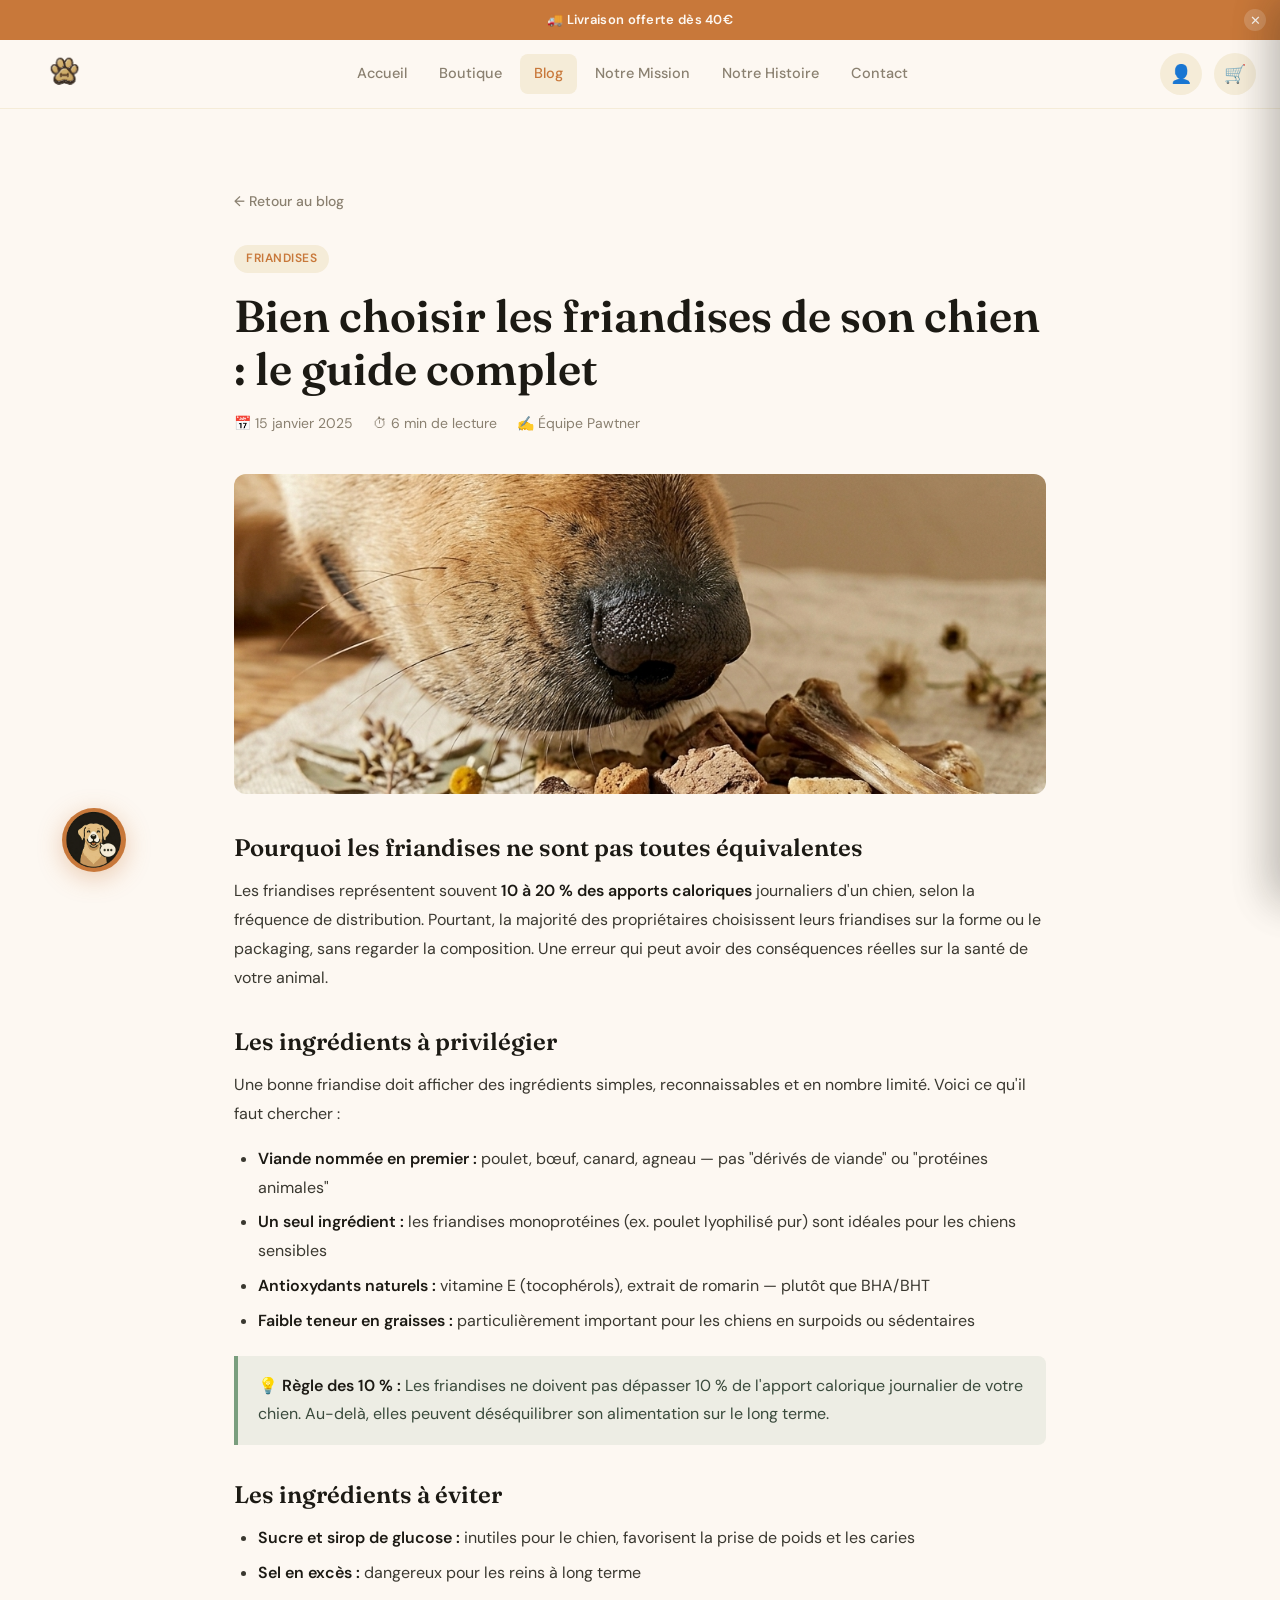
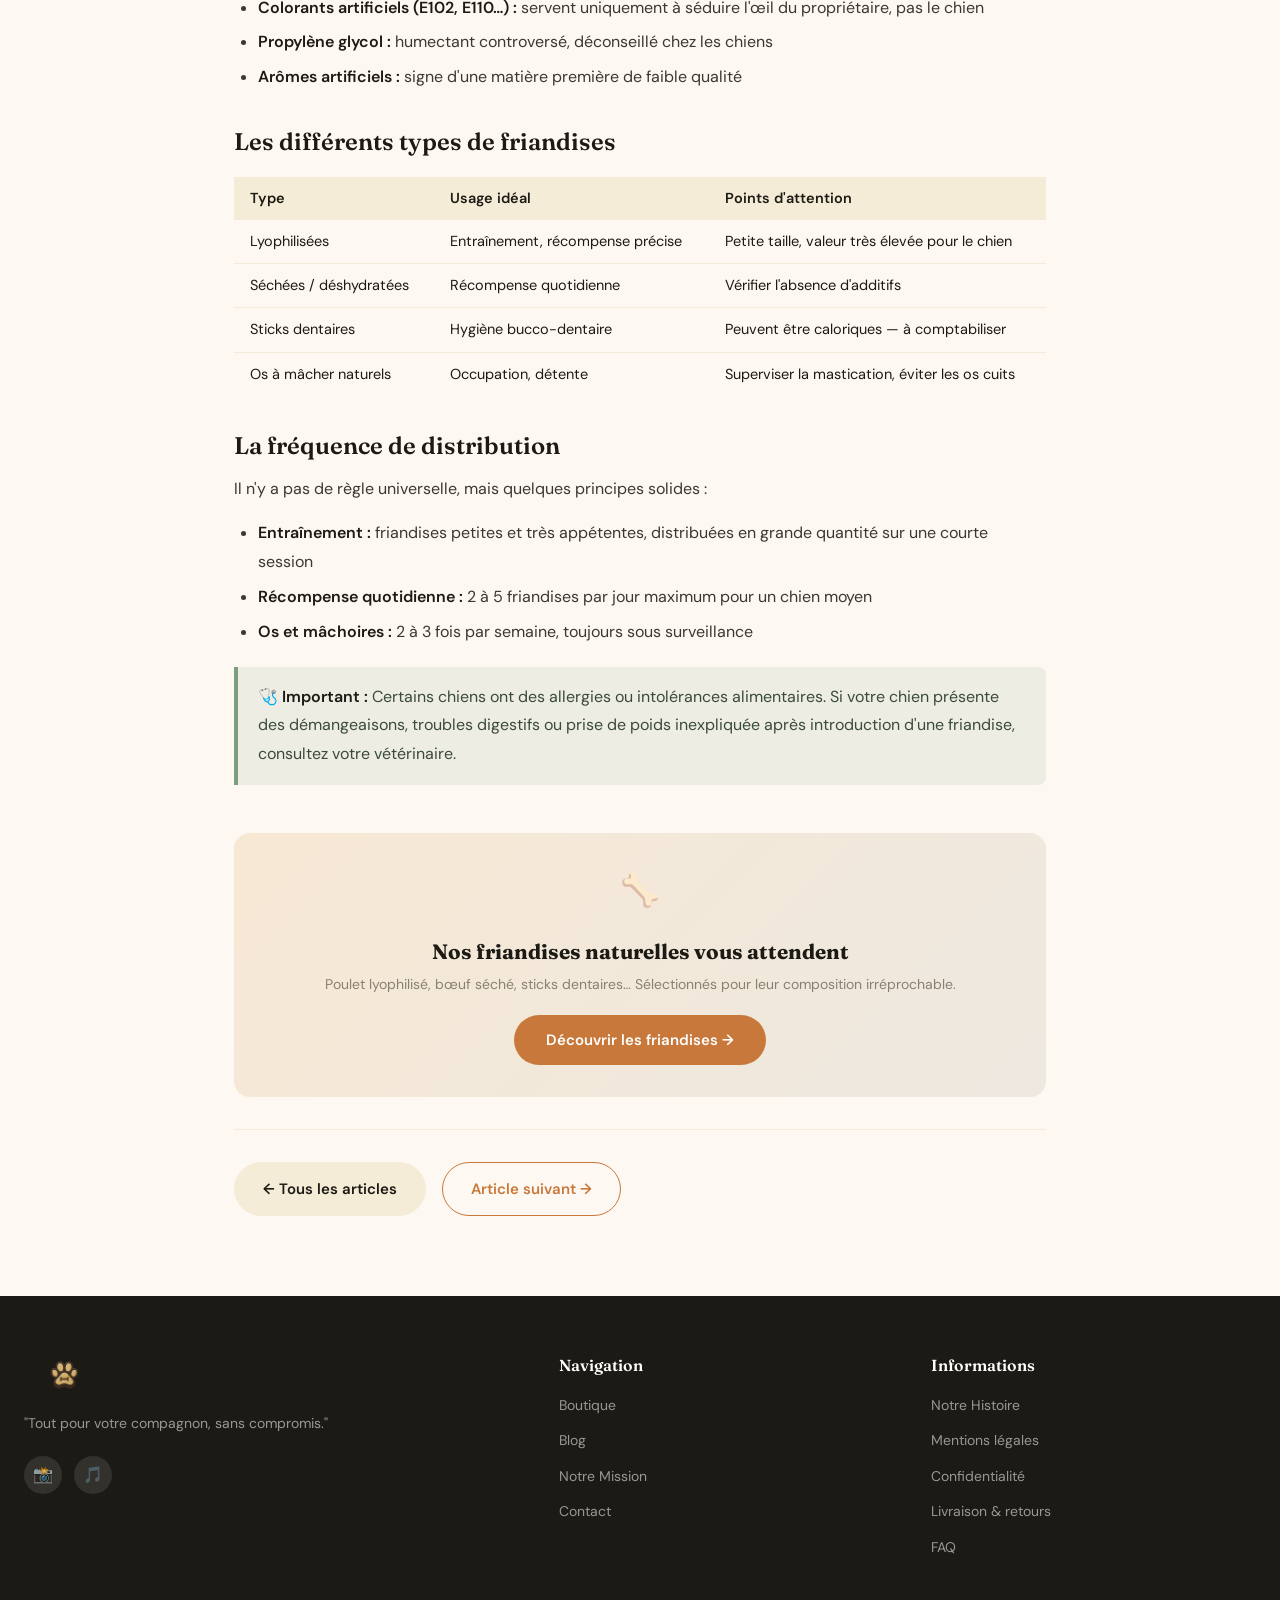
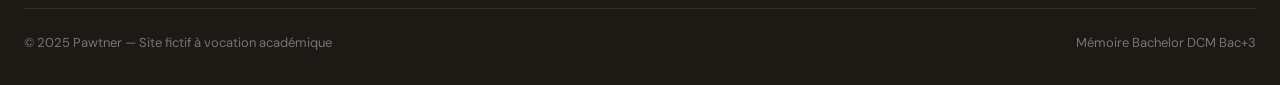
==== commit 46d336a0: "Résolution conflits" ====
--- a/article-1.html
+++ b/article-1.html
@@ -1,29 +1,96 @@
-<!DOCTYPE html>
+﻿<!DOCTYPE html>
 <html lang="fr">
 <head>
   <meta charset="UTF-8" />
   <meta name="viewport" content="width=device-width, initial-scale=1.0" />
-  <title>Quelle quantité de croquettes donner à mon chien ? — Pawtner Blog</title>
-  <meta name="description" content="Rations selon le poids, l'âge et l'activité, méthode BCS et ajustements : le guide complet Pawtner." />
+  <title>Bien choisir les friandises de son chien — Pawtner Blog</title>
+  <meta name="description" content="Ingrédients à privilégier, fréquence de distribution et erreurs à éviter : le guide complet Pawtner pour récompenser sainement votre chien." />
   <link rel="stylesheet" href="style.css" />
 </head>
 <body>
+<div id="read-progress"></div>
+<script>
+(function(){
+  var bar = document.getElementById("read-progress");
+  window.addEventListener("scroll", function(){
+    var doc  = document.documentElement;
+    var scrolled = doc.scrollTop || document.body.scrollTop;
+    var total    = doc.scrollHeight - doc.clientHeight;
+    bar.style.width = (total > 0 ? Math.min(100, scrolled / total * 100) : 0) + "%";
+  }, { passive: true });
+})();
+</script>
+<!-- ══ BARRE ANNONCE ══ -->
+<div id="announce-bar">
+  <div class="ab-messages" id="ab-messages">
+    <div class="ab-msg active">🚚 Livraison offerte dès 40€</div>
+    <div class="ab-msg">🦴 Friandises 100% naturelles</div>
+    <div class="ab-msg">🎁 Code WELCOME15 sur votre première commande</div>
+    <div class="ab-msg">⏱ Offre valable encore <span id="ab-timer">23:59:00</span></div>
+  </div>
+  <button class="ab-close" onclick="closeAnnounce()" aria-label="Fermer">✕</button>
+</div>
+<script>
+(function(){
+  if(localStorage.getItem("ab_closed")==="1"){return;}
+  document.body.classList.add("has-announce");
+
+  /* ── countdown ── */
+  var TOTAL = 3*3600;
+  var key   = "ab_timer_end";
+  var end   = parseInt(localStorage.getItem(key)||"0",10);
+  if(!end || end <= Date.now()/1000){
+    end = Math.floor(Date.now()/1000) + TOTAL;
+    localStorage.setItem(key, end);
+  }
+  function fmtTimer(){
+    var rem = Math.max(0, end - Math.floor(Date.now()/1000));
+    if(rem===0){ end = Math.floor(Date.now()/1000)+TOTAL; localStorage.setItem(key,end); rem=TOTAL; }
+    var h=Math.floor(rem/3600), m=Math.floor((rem%3600)/60), s=rem%60;
+    return (h<10?"0":"")+h+":"+(m<10?"0":"")+m+":"+(s<10?"0":"")+s;
+  }
+  var timerEl = document.getElementById("ab-timer");
+  if(timerEl) timerEl.textContent = fmtTimer();
+  setInterval(function(){ if(timerEl) timerEl.textContent = fmtTimer(); }, 1000);
+
+  /* ── rotation ── */
+  var msgs=document.querySelectorAll(".ab-msg"),cur=0,rotTimer;
+  function next(){
+    msgs[cur].classList.remove("active");
+    msgs[cur].classList.add("exit");
+    var prev=cur;
+    setTimeout(function(){msgs[prev].classList.remove("exit");},400);
+    cur=(cur+1)%msgs.length;
+    msgs[cur].classList.add("active");
+  }
+  rotTimer=setInterval(next,3000);
+
+  window.closeAnnounce=function(){
+    clearInterval(rotTimer);
+    var bar=document.getElementById("announce-bar");
+    bar.classList.add("hidden");
+    document.body.classList.remove("has-announce");
+    localStorage.setItem("ab_closed","1");
+  };
+})();
+</script>
 
 <!-- ══ HEADER ══ -->
 <header id="header">
   <div class="header-inner">
     <a class="logo" href="index.html">
-      <div class="logo-paw">🐾</div>
-      <div class="logo-text">Pawt<span>ner</span></div>
+      <img src="Images/Logo.png" alt="Pawtner">
     </a>
     <nav class="main-nav">
       <a class="nav-link" href="index.html">Accueil</a>
       <a class="nav-link" href="boutique.html">Boutique</a>
       <a class="nav-link active" href="blog.html">Blog</a>
       <a class="nav-link" href="mission.html">Notre Mission</a>
+      <a class="nav-link" href="histoire.html">Notre Histoire</a>
       <a class="nav-link" href="contact.html">Contact</a>
     </nav>
     <div class="header-actions">
+      <button class="account-btn" onclick="openAccount()" aria-label="Espace client"><span class="account-icon">👤</span><span class="account-badge hidden"></span></button>
       <button class="cart-btn" onclick="toggleCart()" aria-label="Panier">
         <span class="cart-icon">🛒</span>
         <span class="cart-count hidden" id="cartCount">0</span>
@@ -40,6 +107,7 @@
   <a class="nav-link" href="boutique.html">Boutique</a>
   <a class="nav-link" href="blog.html">Blog</a>
   <a class="nav-link" href="mission.html">Notre Mission</a>
+      <a class="nav-link" href="histoire.html">Notre Histoire</a>
   <a class="nav-link" href="contact.html">Contact</a>
 </nav>
 
@@ -50,73 +118,67 @@
       <a class="article-back" href="blog.html">← Retour au blog</a>
 
       <div class="article-header">
-        <span class="article-tag">Alimentation</span>
-        <h1 class="article-title">Quelle quantité de croquettes donner à mon chien ? Le guide complet</h1>
+        <span class="article-tag">Friandises</span>
+        <h1 class="article-title">Bien choisir les friandises de son chien : le guide complet</h1>
         <div class="article-meta">
           <span>📅 15 janvier 2025</span>
-          <span>⏱ 8 min de lecture</span>
+          <span>⏱ 6 min de lecture</span>
           <span>✍️ Équipe Pawtner</span>
         </div>
       </div>
 
-      <div class="article-hero-img" style="background:#FDF0E6;">🍽️</div>
+      <div class="article-hero-img" style="background:#EEF5EE;padding:0;overflow:hidden;"><img src="Images/Article 1 — Bien choisir les friandises.png" alt="Bien choisir les friandises" style="width:100%;height:100%;object-fit:cover;display:block;"></div>
 
       <div class="article-body">
 
-        <h2>Pourquoi les quantités indiquées sur les emballages ne suffisent pas</h2>
-        <p>Les fabricants de croquettes indiquent des fourchettes de rations sur leurs emballages, mais ces chiffres sont souvent surestimés (plus vous achetez, mieux c'est pour eux) et ne tiennent pas compte de votre chien en particulier. La réalité est plus nuancée : la ration idéale dépend du <strong>poids réel</strong>, du <strong>poids cible</strong>, de l'<strong>âge</strong>, du <strong>niveau d'activité</strong> et de l'<strong>état corporel</strong> de votre animal.</p>
-
-        <h2>La méthode BCS (Body Condition Score)</h2>
-        <p>Le BCS est une échelle de 1 à 9 qui évalue l'état d'embonpoint de votre chien :</p>
+        <h2>Pourquoi les friandises ne sont pas toutes équivalentes</h2>
+        <p>Les friandises représentent souvent <strong>10 à 20 % des apports caloriques</strong> journaliers d'un chien, selon la fréquence de distribution. Pourtant, la majorité des propriétaires choisissent leurs friandises sur la forme ou le packaging, sans regarder la composition. Une erreur qui peut avoir des conséquences réelles sur la santé de votre animal.</p>
+
+        <h2>Les ingrédients à privilégier</h2>
+        <p>Une bonne friandise doit afficher des ingrédients simples, reconnaissables et en nombre limité. Voici ce qu'il faut chercher :</p>
         <ul>
-          <li><strong>1–3 :</strong> Chien trop maigre — les côtes, la colonne vertébrale et les os du bassin sont visibles et saillants.</li>
-          <li><strong>4–5 :</strong> Poids idéal — les côtes se palpent facilement sans couche de gras excessive, la taille est visible de dessus.</li>
-          <li><strong>6–7 :</strong> Surpoids — les côtes se palpent difficilement, la taille n'est plus visible.</li>
-          <li><strong>8–9 :</strong> Obésité — dépôts de graisse importants, abdomen distendu.</li>
+          <li><strong>Viande nommée en premier :</strong> poulet, bœuf, canard, agneau — pas "dérivés de viande" ou "protéines animales"</li>
+          <li><strong>Un seul ingrédient :</strong> les friandises monoprotéines (ex. poulet lyophilisé pur) sont idéales pour les chiens sensibles</li>
+          <li><strong>Antioxydants naturels :</strong> vitamine E (tocophérols), extrait de romarin — plutôt que BHA/BHT</li>
+          <li><strong>Faible teneur en graisses :</strong> particulièrement important pour les chiens en surpoids ou sédentaires</li>
         </ul>
-        <div class="info-box"><p>💡 <strong>Astuce :</strong> Passez les mains de chaque côté du tronc de votre chien. Si vous sentez les côtes comme les touches d'un clavier recouvertes d'une fine couche de gras, le poids est idéal. Si vous devez appuyer fort, votre chien est en surpoids.</p></div>
-
-        <h2>Rations indicatives selon le poids et l'âge</h2>
-        <p>Ces chiffres s'entendent pour des croquettes standard à ~350–380 kcal/100g. Adaptez selon la densité énergétique de votre marque.</p>
+        <div class="info-box"><p>💡 <strong>Règle des 10 % :</strong> Les friandises ne doivent pas dépasser 10 % de l'apport calorique journalier de votre chien. Au-delà, elles peuvent déséquilibrer son alimentation sur le long terme.</p></div>
+
+        <h2>Les ingrédients à éviter</h2>
+        <ul>
+          <li><strong>Sucre et sirop de glucose :</strong> inutiles pour le chien, favorisent la prise de poids et les caries</li>
+          <li><strong>Sel en excès :</strong> dangereux pour les reins à long terme</li>
+          <li><strong>Colorants artificiels (E102, E110…) :</strong> servent uniquement à séduire l'œil du propriétaire, pas le chien</li>
+          <li><strong>Propylène glycol :</strong> humectant controversé, déconseillé chez les chiens</li>
+          <li><strong>Arômes artificiels :</strong> signe d'une matière première de faible qualité</li>
+        </ul>
+
+        <h2>Les différents types de friandises</h2>
         <table>
-          <tr><th>Poids du chien</th><th>Chiot (moins de 1 an)</th><th>Adulte (1–7 ans)</th><th>Senior (7 ans +)</th></tr>
-          <tr><td>2–5 kg</td><td>80–120 g/j</td><td>50–90 g/j</td><td>45–80 g/j</td></tr>
-          <tr><td>5–10 kg</td><td>150–220 g/j</td><td>100–160 g/j</td><td>90–140 g/j</td></tr>
-          <tr><td>10–20 kg</td><td>250–380 g/j</td><td>170–280 g/j</td><td>150–250 g/j</td></tr>
-          <tr><td>20–30 kg</td><td>380–520 g/j</td><td>280–400 g/j</td><td>250–360 g/j</td></tr>
-          <tr><td>30–40 kg</td><td>500–650 g/j</td><td>380–500 g/j</td><td>340–450 g/j</td></tr>
-          <tr><td>40 kg +</td><td>650–800 g/j</td><td>500–650 g/j</td><td>450–580 g/j</td></tr>
+          <tr><th>Type</th><th>Usage idéal</th><th>Points d'attention</th></tr>
+          <tr><td>Lyophilisées</td><td>Entraînement, récompense précise</td><td>Petite taille, valeur très élevée pour le chien</td></tr>
+          <tr><td>Séchées / déshydratées</td><td>Récompense quotidienne</td><td>Vérifier l'absence d'additifs</td></tr>
+          <tr><td>Sticks dentaires</td><td>Hygiène bucco-dentaire</td><td>Peuvent être caloriques — à comptabiliser</td></tr>
+          <tr><td>Os à mâcher naturels</td><td>Occupation, détente</td><td>Superviser la mastication, éviter les os cuits</td></tr>
         </table>
 
-        <h2>Facteurs d'ajustement</h2>
-        <h3>Niveau d'activité</h3>
+        <h2>La fréquence de distribution</h2>
+        <p>Il n'y a pas de règle universelle, mais quelques principes solides :</p>
         <ul>
-          <li><strong>Sédentaire (moins de 30 min/j) :</strong> réduire la ration de 10–15 %</li>
-          <li><strong>Modéré (1–2h/j) :</strong> ration standard</li>
-          <li><strong>Actif (2h+/j, sport, travail) :</strong> augmenter de 15–25 %</li>
-          <li><strong>Chien de travail ou de compétition :</strong> +30 à 50 %</li>
+          <li><strong>Entraînement :</strong> friandises petites et très appétentes, distribuées en grande quantité sur une courte session</li>
+          <li><strong>Récompense quotidienne :</strong> 2 à 5 friandises par jour maximum pour un chien moyen</li>
+          <li><strong>Os et mâchoires :</strong> 2 à 3 fois par semaine, toujours sous surveillance</li>
         </ul>
-
-        <h3>Stérilisation</h3>
-        <p>Un chien stérilisé a des besoins énergétiques réduits d'environ <strong>20–30 %</strong> comparé à un entier. C'est l'une des principales causes de prise de poids chez les chiens de compagnie. Réduisez progressivement la ration dans les semaines qui suivent l'opération et surveillez le BCS.</p>
-
-        <h3>Alimentation mixte</h3>
-        <p>Si vous donnez à la fois des croquettes et de la pâtée, pensez à <strong>réduire les croquettes proportionnellement</strong>. Une règle simple : 100g de pâtée humide = environ 25–30g de croquettes en valeur calorique.</p>
-
-        <h2>La fréquence des repas</h2>
-        <ul>
-          <li><strong>Chiots 2–4 mois :</strong> 4 repas par jour</li>
-          <li><strong>Chiots 4–6 mois :</strong> 3 repas par jour</li>
-          <li><strong>Chiots 6 mois – adulte :</strong> 2 repas par jour</li>
-          <li><strong>Adultes :</strong> 1 à 2 repas par jour (2 est préférable pour les grandes races)</li>
-          <li><strong>Seniors :</strong> 2 à 3 petits repas par jour</li>
-        </ul>
-
-        <h2>Comment ajuster dans le temps</h2>
-        <p>Peser votre chien toutes les 2–4 semaines et évaluer son BCS régulièrement sont les deux outils les plus fiables. Si votre chien prend du poids, réduisez la ration de <strong>5–10 %</strong> et réévaluez dans 3 semaines. Si il en perd et qu'il est déjà à un BCS idéal, augmentez de même.</p>
-        <div class="info-box"><p>🩺 <strong>Important :</strong> En cas de doute, de prise ou perte de poids rapide, ou de conditions médicales particulières (diabète, insuffisance rénale, allergies), consultez votre vétérinaire. Ces recommandations sont indicatives et ne remplacent pas un suivi vétérinaire personnalisé.</p></div>
-
-        <div style="margin-top:48px;padding-top:32px;border-top:1px solid var(--warm);display:flex;gap:16px;flex-wrap:wrap;">
+        <div class="info-box"><p>🩺 <strong>Important :</strong> Certains chiens ont des allergies ou intolérances alimentaires. Si votre chien présente des démangeaisons, troubles digestifs ou prise de poids inexpliquée après introduction d'une friandise, consultez votre vétérinaire.</p></div>
+
+        <div style="margin-top:48px;background:linear-gradient(135deg,#f7e8d4 0%,#ede8e0 100%);border-radius:16px;padding:32px;text-align:center;">
+          <div style="font-size:32px;margin-bottom:12px;">🦴</div>
+          <h3 style="font-family:'Fraunces',serif;font-size:1.3rem;font-weight:700;color:var(--dark);margin-bottom:8px;">Nos friandises naturelles vous attendent</h3>
+          <p style="font-size:14px;color:var(--muted);margin-bottom:20px;line-height:1.6;">Poulet lyophilisé, bœuf séché, sticks dentaires… Sélectionnés pour leur composition irréprochable.</p>
+          <a href="boutique.html?cat=Friandises" class="btn btn-primary" style="font-size:15px;padding:13px 32px;">Découvrir les friandises →</a>
+        </div>
+
+        <div style="margin-top:32px;padding-top:32px;border-top:1px solid var(--warm);display:flex;gap:16px;flex-wrap:wrap;">
           <a href="blog.html" class="btn btn-secondary">← Tous les articles</a>
           <a href="article-2.html" class="btn btn-outline">Article suivant →</a>
         </div>
@@ -134,10 +196,11 @@
     <button class="cart-close" onclick="toggleCart()">✕</button>
   </div>
   <div class="cart-items" id="cartItems"></div>
+  <div id="cart-free-ship"></div>
   <div class="cart-footer" id="cartFooter" style="display:none;">
     <div class="cart-summary">
       <div class="cart-row"><span>Sous-total</span><span id="cartSubtotal">0,00 €</span></div>
-      <div class="cart-row"><span>Livraison</span><span>3,99 €</span></div>
+      <div class="cart-row"><span>Livraison</span><span id="cartShipping">3,99 €</span></div>
       <div class="cart-row total"><span>Total</span><span id="cartTotal">0,00 €</span></div>
     </div>
     <button class="btn btn-primary cart-checkout" onclick="openCheckout()">Passer commande →</button>
@@ -176,6 +239,62 @@
         <div style="background:rgba(122,158,126,.12);border-radius:8px;padding:12px 14px;font-size:13px;color:#3a4a3c;margin-bottom:20px;">
           🔒 Paiement 100% fictif — aucune donnée bancaire n'est collectée ou transmise.
         </div>
+        <div class="payment-logos">
+          <!-- Visa -->
+          <div class="pay-logo">
+            <svg width="38" height="14" viewBox="0 0 38 14" fill="none" xmlns="http://www.w3.org/2000/svg">
+              <path d="M14.5 1L11.2 13H8.2L11.5 1H14.5Z" fill="#1A1F71"/>
+              <path d="M26.3 1.3C25.6 1 24.5.8 23.1.8c-3.3 0-5.6 1.7-5.6 4.2 0 1.8 1.7 2.8 3 3.4 1.3.6 1.7 1 1.7 1.5 0 .8-1 1.2-2 1.2-1.3 0-2-.2-3.1-.7l-.4-.2-.5 2.8c.9.4 2.4.7 4 .7 3.5 0 5.8-1.7 5.8-4.3 0-1.4-.9-2.5-2.9-3.4-1.2-.6-2-1-2-1.6 0-.5.6-1.1 2-1.1 1.1 0 1.9.2 2.5.5l.3.1.5-2.7Z" fill="#1A1F71"/>
+              <path d="M30.1 1h-2.6c-.8 0-1.4.2-1.7 1L21 13h3.5l.7-1.9h4.3l.4 1.9H33L30.1 1Zm-4.1 7.6 1.3-3.6.4-1.1.2 1 .7 3.7h-2.6Z" fill="#1A1F71"/>
+              <path d="M7.2 1L4 9.3 3.7 7.8C3.1 5.9 1.4 3.8.1 2.7L3 13h3.5L10.7 1H7.2Z" fill="#1A1F71"/>
+              <path d="M2.1 1H.1L0 1.6c1.6.4 3.2 1.4 3.7 2.2L2.1 1Z" fill="#F9A533"/>
+            </svg>
+          </div>
+          <!-- Mastercard -->
+          <div class="pay-logo">
+            <svg width="34" height="22" viewBox="0 0 34 22" fill="none" xmlns="http://www.w3.org/2000/svg">
+              <rect width="34" height="22" rx="3" fill="white"/>
+              <circle cx="13" cy="11" r="7" fill="#EB001B"/>
+              <circle cx="21" cy="11" r="7" fill="#F79E1B"/>
+              <path d="M17 5.8A7 7 0 0 1 20.5 11 7 7 0 0 1 17 16.2 7 7 0 0 1 13.5 11 7 7 0 0 1 17 5.8Z" fill="#FF5F00"/>
+            </svg>
+          </div>
+          <!-- PayPal -->
+          <div class="pay-logo">
+            <svg width="52" height="14" viewBox="0 0 52 14" fill="none" xmlns="http://www.w3.org/2000/svg">
+              <path d="M6.5 1H2L.5 10h2.2l.4-2.5h1.7c2.5 0 4-1.3 4-3.5C8.8 2.1 7.9 1 6.5 1ZM6.1 5.8H4.7l.4-2.5H6.5c.8 0 1.2.4 1.2 1.1 0 .8-.6 1.4-1.6 1.4Z" fill="#003087"/>
+              <path d="M13.5 4.5c-1.8 0-3.2 1.4-3.2 3.2 0 1.3.9 2.2 2.2 2.2.7 0 1.3-.3 1.7-.8l-.1.7h2l1-5.2h-2l-.1.4c-.4-.4-1-.5-1.5-.5Zm.3 1.8c.7 0 1.2.5 1.2 1.2 0 .8-.6 1.4-1.4 1.4-.7 0-1.2-.5-1.2-1.2 0-.8.6-1.4 1.4-1.4Z" fill="#003087"/>
+              <path d="M20 4.6h-2.2l-1.5 5.3h2.1l.8-3c.2-.8.7-1.2 1.4-1.2h.3l.4-2.1h-.3c-.5 0-.8.2-1 1Z" fill="#003087"/>
+              <path d="M24.5 4.5c-1.8 0-3.2 1.4-3.2 3.2 0 1.3.9 2.2 2.2 2.2.7 0 1.3-.3 1.7-.8l-.1.7h2l1-5.2h-2l-.1.4c-.4-.4-1-.5-1.5-.5Zm.3 1.8c.7 0 1.2.5 1.2 1.2 0 .8-.6 1.4-1.4 1.4-.7 0-1.2-.5-1.2-1.2 0-.8.6-1.4 1.4-1.4Z" fill="#009CDE"/>
+              <path d="M33.5 1H29l-1.5 9h2.2l.4-2.5H32c2.5 0 4-1.3 4-3.5-.1-1.9-1-3-2.5-3Zm-.4 4.8H31.7l.4-2.5h1.4c.8 0 1.2.4 1.2 1.1 0 .8-.6 1.4-1.6 1.4Z" fill="#009CDE"/>
+            </svg>
+          </div>
+          <!-- American Express -->
+          <div class="pay-logo">
+            <svg width="40" height="14" viewBox="0 0 40 14" fill="none" xmlns="http://www.w3.org/2000/svg">
+              <rect width="40" height="14" rx="2" fill="#2E77BC"/>
+              <path d="M4 10V4h5.5l1 2 1-2H17v6h-1.5V5.5l-1.5 3h-1l-1.5-3V10H4Zm2-4.5V8.5h1V5.5h.5L9 8h.5L11 5.5h.5V8.5H13V5.5H4Z" fill="white"/>
+              <path d="M18 10V4h6v1.5h-4V6.5h4V8h-4v.5h4V10h-6Z" fill="white"/>
+              <path d="M25 10V4h2l3 4V4h1.5v6H30l-3.5-4.5V10H25Z" fill="white"/>
+            </svg>
+          </div>
+          <!-- Stripe -->
+          <div class="pay-logo">
+            <svg width="36" height="16" viewBox="0 0 36 16" fill="none" xmlns="http://www.w3.org/2000/svg">
+              <path d="M4 6.2C4 5.5 4.6 5.2 5.5 5.2c1.3 0 2.9.4 4.2 1.1V3.1C8.4 2.4 7.1 2 5.5 2 2.4 2 .5 3.6.5 6.4c0 4.3 5.9 3.6 5.9 5.4 0 .8-.7 1.1-1.7 1.1-1.4 0-3.3-.6-4.7-1.4v3.3C1.4 15.6 3 16 4.7 16c3.2 0 5.3-1.5 5.3-4.4C10 7.2 4 8 4 6.2Z" fill="#6772E5"/>
+              <path d="M36 8.5c0-3.5-1.7-6.5-5-6.5-3.4 0-5.4 3-5.4 6.5 0 4.3 2.4 6.5 5.9 6.5 1.7 0 3-.4 3.9-1v-2.7c-.9.5-2 .8-3.3.8-1.3 0-2.5-.5-2.6-2.1H36c0-.2.1-.9.1-1.5Zm-7.5-1.3c0-1.5.9-2.1 1.8-2.1.8 0 1.7.6 1.7 2.1h-3.5Z" fill="#6772E5"/>
+              <path d="M15 3h2v12h-2zM12.5 3H10l-2.5 12h2.5l.5-2.5h2.5l.5 2.5H16L13.5 3Zm-2 7.5 1-5 1 5h-2Z" fill="#6772E5"/>
+            </svg>
+          </div>
+          <!-- SSL -->
+          <div class="pay-logo" style="gap:4px;">
+            <svg width="12" height="14" viewBox="0 0 12 14" fill="none" xmlns="http://www.w3.org/2000/svg">
+              <path d="M6 0L0 2.5V7c0 3.3 2.6 6 6 6.5C9.4 13 12 10.3 12 7V2.5L6 0Z" fill="#3a7a3a"/>
+              <path d="M5 7.5L3.5 6 2.5 7l2.5 2.5 5-5-1-1L5 7.5Z" fill="white"/>
+            </svg>
+            <span style="font-size:10px;font-weight:700;color:#3a7a3a;letter-spacing:.03em;">SSL</span>
+          </div>
+        </div>
         <button type="submit" class="btn btn-primary" style="width:100%;justify-content:center;padding:15px;">Confirmer la commande →</button>
       </form>
     </div>
@@ -191,8 +310,7 @@
     <div class="footer-grid">
       <div class="footer-brand">
         <a class="logo" href="index.html">
-          <div class="logo-paw">🐾</div>
-          <div class="logo-text">Pawt<span>ner</span></div>
+          <img src="Images/Logo.png" alt="Pawtner">
         </a>
         <p>"Tout pour votre compagnon, sans compromis."</p>
         <div class="footer-socials">
@@ -212,6 +330,7 @@
       <div class="footer-col">
         <h4>Informations</h4>
         <ul>
+          <li><a href="histoire.html">Notre Histoire</a></li>
           <li><a href="legal.html">Mentions légales</a></li>
           <li><a href="legal.html">Confidentialité</a></li>
           <li><a href="contact.html">Livraison &amp; retours</a></li>
@@ -270,6 +389,131 @@
   </div>
   <div id="pw-foot">Pawtner · Toujours là pour votre chien</div>
 </div>
+<!-- ══ ESPACE CLIENT ══ -->
+<div id="account-overlay" onclick="closeAccount()"></div>
+<div id="account-panel">
+  <div class="ac-head">
+    <div>
+      <div class="ac-head-title">Mon espace Pawtner</div>
+      <div class="ac-head-sub">Fidélité · Commandes · Offres personnalisées</div>
+    </div>
+    <button class="ac-close" onclick="closeAccount()">×</button>
+  </div>
+  <div id="ac-auth" style="display:flex;flex-direction:column;overflow-y:auto;padding:32px 28px;">
+    <div class="ac-auth-hero">
+      <div class="ac-auth-icon">🐾</div>
+      <div class="ac-auth-title">Rejoignez la famille Pawtner</div>
+      <div class="ac-auth-sub">Créez votre compte gratuit et profitez d'avantages exclusifs pour vous et votre chien.</div>
+    </div>
+    <div class="ac-perks">
+      <div class="ac-perk"><div class="ac-perk-icon">⭐</div><div><div class="ac-perk-label">Points fidélité</div><div class="ac-perk-desc">1 pt par euro dépensé</div></div></div>
+      <div class="ac-perk"><div class="ac-perk-icon">📦</div><div><div class="ac-perk-label">Suivi commandes</div><div class="ac-perk-desc">Historique complet</div></div></div>
+      <div class="ac-perk"><div class="ac-perk-icon">🧾</div><div><div class="ac-perk-label">Factures</div><div class="ac-perk-desc">Téléchargeables</div></div></div>
+      <div class="ac-perk"><div class="ac-perk-icon">🎁</div><div><div class="ac-perk-label">Offres perso.</div><div class="ac-perk-desc">Selon vos achats</div></div></div>
+    </div>
+    <div class="ac-tabs">
+      <button class="ac-tab active" id="ac-tab-login"    onclick="renderAuth('login')">Se connecter</button>
+      <button class="ac-tab"        id="ac-tab-register" onclick="renderAuth('register')">Créer un compte</button>
+    </div>
+    <div id="ac-error" class="ac-error"></div>
+    <div id="ac-form" class="ac-form">
+      <div class="ac-field"><label>Adresse e-mail</label><input type="email" id="ac-email" placeholder="votre@email.fr" autocomplete="email" /></div>
+      <div class="ac-field"><label>Mot de passe</label><input type="password" id="ac-password" placeholder="••••••••" autocomplete="current-password" /></div>
+      <button class="ac-submit" onclick="acLogin()">Se connecter →</button>
+    </div>
+    <div class="ac-divider">ou</div>
+    <button class="ac-guest" onclick="closeAccount()">Continuer sans compte</button>
+  </div>
+  <div id="ac-logged" style="display:none;flex-direction:column;overflow:hidden;flex:1;">
+    <div class="ac-profile-bar">
+      <div class="ac-avatar" id="ac-avatar">?</div>
+      <div>
+        <div class="ac-profile-name" id="ac-name"></div>
+        <div class="ac-profile-email" id="ac-email-display"></div>
+      </div>
+    </div>
+    <div class="ac-points-bar">
+      <div class="ac-points-row">
+        <div><div class="ac-points-label">Mes points</div><div class="ac-points-val" id="ac-pts-val">0 pts</div></div>
+        <div style="text-align:right;"><div class="ac-points-label">Niveau</div><div style="font-size:14px;font-weight:700;color:var(--dark);" id="ac-pts-tier"></div></div>
+      </div>
+      <div class="ac-progress"><div class="ac-progress-fill" id="ac-pts-fill" style="width:0%"></div></div>
+      <div class="ac-next-reward" id="ac-pts-next"></div>
+    </div>
+    <nav class="ac-nav">
+      <button class="ac-nav-btn active" data-tab="loyalty"  onclick="switchTab('loyalty')"><span class="ac-nav-icon">⭐</span>Fidélité</button>
+      <button class="ac-nav-btn"        data-tab="orders"   onclick="switchTab('orders')"><span class="ac-nav-icon">📦</span>Commandes</button>
+      <button class="ac-nav-btn"        data-tab="offers"   onclick="switchTab('offers')"><span class="ac-nav-icon">🎁</span>Offres</button>
+      <button class="ac-nav-btn"        data-tab="profile"  onclick="switchTab('profile')"><span class="ac-nav-icon">👤</span>Profil</button>
+      <button class="ac-nav-btn"        data-tab="referral" onclick="switchTab('referral')"><span class="ac-nav-icon">🤝</span>Parrainage</button>
+    </nav>
+    <div class="ac-content" id="ac-content"></div>
+  </div>
+</div>
+<div id="invoice-modal">
+  <div class="invoice-box">
+    <button class="invoice-close" onclick="closeInvoice()">×</button>
+    <div class="invoice-header">
+      <div class="invoice-logo">🐾 Pawtner</div>
+      <div class="invoice-num">Facture <span id="inv-num"></span> · <span id="inv-date"></span></div>
+      <div style="font-size:12px;color:var(--muted);margin-top:6px;">Client : <span id="inv-client"></span> · <span id="inv-email"></span></div>
+    </div>
+    <div id="inv-items"></div>
+    <div class="invoice-row"><span>Sous-total</span><span id="inv-subtotal"></span></div>
+    <div class="invoice-row"><span>Livraison</span><span id="inv-shipping"></span></div>
+    <div class="invoice-row total"><span>Total TTC</span><span id="inv-total"></span></div>
+    <div class="invoice-footer">Pawtner · Site fictif à vocation académique · support@pawtner.fr</div>
+    <button class="invoice-print" onclick="window.print()">🖨️ Imprimer / Télécharger</button>
+  </div>
+</div>
+<script src="account.js"></script>
+<!-- ══ EXIT INTENT POPUP ══ -->
+<div id="exit-overlay">
+  <div id="exit-box">
+    <div class="exit-top">
+      <button class="exit-close-x" onclick="exitClose()" aria-label="Fermer">✕</button>
+      <div class="exit-dog">🐾</div>
+      <div class="exit-eyebrow">Offre exclusive — partez pas !</div>
+      <div class="exit-title">Attendez !<br><em>Voici −5% supplémentaires</em></div>
+    </div>
+    <div class="exit-body">
+      <p class="exit-sub">On vous offre un code de réduction supplémentaire, juste parce que vous méritez le meilleur pour votre chien.</p>
+      <div class="exit-code-wrap">
+        <div class="exit-code-label">Votre code</div>
+        <div class="exit-code">EXTRA5</div>
+      </div>
+      <button class="exit-btn-main" onclick="exitClaim()">J'en profite — copier le code</button>
+      <div class="exit-copied-msg" id="exit-copied"></div>
+      <button class="exit-btn-skip" onclick="exitClose()">Non merci, je préfère payer plus cher</button>
+    </div>
+  </div>
+</div>
+<script>
+(function(){
+  if(sessionStorage.getItem('exit_shown')) return;
+  var triggered = false;
+  document.addEventListener('mouseleave', function(e){
+    if(triggered || e.clientY > 10) return;
+    triggered = true;
+    sessionStorage.setItem('exit_shown','1');
+    document.getElementById('exit-overlay').classList.add('open');
+    document.body.style.overflow = 'hidden';
+  });
+  window.exitClose = function(){
+    document.getElementById('exit-overlay').classList.remove('open');
+    document.body.style.overflow = '';
+  };
+  window.exitClaim = function(){
+    navigator.clipboard.writeText('EXTRA5').catch(function(){});
+    var msg = document.getElementById('exit-copied');
+    msg.textContent = '✓ Code EXTRA5 copié dans le presse-papier !';
+    var btn = document.querySelector('.exit-btn-main');
+    btn.textContent = '✓ Code copié !';
+    btn.style.background = '#3a7a3a';
+    setTimeout(function(){ exitClose(); }, 1800);
+  };
+})();
+</script>
 <script src="chatbot.js"></script>
 </body>
 </html>
--- a/style.css
+++ b/style.css
@@ -49,6 +49,80 @@
   to   { opacity: 1; transform: translateY(0); }
 }
 
+/* ── BARRE D'ANNONCE ── */
+#announce-bar {
+  position: fixed;
+  top: 0; left: 0; right: 0;
+  height: 40px;
+  background: var(--terracotta);
+  color: var(--cream);
+  display: flex;
+  align-items: center;
+  justify-content: center;
+  z-index: 1001;
+  overflow: hidden;
+  transition: height .3s ease, opacity .3s ease;
+}
+#announce-bar.hidden {
+  height: 0;
+  opacity: 0;
+  pointer-events: none;
+}
+.ab-messages {
+  position: relative;
+  height: 20px;
+  flex: 1;
+  text-align: center;
+  overflow: hidden;
+}
+.ab-msg {
+  position: absolute;
+  inset: 0;
+  display: flex;
+  align-items: center;
+  justify-content: center;
+  font-family: 'DM Sans', sans-serif;
+  font-size: 13px;
+  font-weight: 600;
+  letter-spacing: .3px;
+  color: var(--cream);
+  opacity: 0;
+  transform: translateY(10px);
+  transition: opacity .4s ease, transform .4s ease;
+  white-space: nowrap;
+}
+.ab-msg.active {
+  opacity: 1;
+  transform: translateY(0);
+}
+.ab-msg.exit {
+  opacity: 0;
+  transform: translateY(-10px);
+}
+.ab-close {
+  position: absolute;
+  right: 14px;
+  top: 50%;
+  transform: translateY(-50%);
+  background: rgba(255,255,255,.18);
+  border: none;
+  color: var(--cream);
+  width: 22px; height: 22px;
+  border-radius: 50%;
+  font-size: 13px;
+  cursor: pointer;
+  display: flex; align-items: center; justify-content: center;
+  line-height: 1;
+  transition: background .15s;
+  flex-shrink: 0;
+}
+.ab-close:hover { background: rgba(255,255,255,.32); }
+
+/* Header et main décalés quand la barre est visible */
+body.has-announce #header    { top: 40px; }
+body.has-announce main       { padding-top: calc(68px + 40px); }
+body.has-announce .mobile-nav { top: calc(68px + 40px); }
+
 /* ── HEADER ── */
 #header {
   position: fixed;
@@ -56,13 +130,14 @@
   z-index: 1000;
   background: var(--cream);
   border-bottom: 1px solid var(--warm);
-  transition: box-shadow var(--transition);
+  transition: top .3s ease, box-shadow var(--transition);
 }
 #header.scrolled { box-shadow: var(--shadow); }
 
 .header-inner {
   max-width: 1280px;
-  margin: 0 10rem;
+  margin: 0 auto;
+  padding: 0 24px;
   height: 68px;
   display: flex;
   align-items: center;
@@ -74,25 +149,15 @@
 .logo {
   display: flex;
   align-items: center;
-  gap: 8px;
   cursor: pointer;
   flex-shrink: 0;
 }
-.logo-paw {
-  width: 36px; height: 36px;
-  background: var(--terracotta);
-  border-radius: 50%;
-  display: flex; align-items: center; justify-content: center;
-  font-size: 18px;
-}
-.logo-text {
-  font-family: 'Fraunces', serif;
-  font-size: 22px;
-  font-weight: 700;
-  color: var(--dark);
-  letter-spacing: -.3px;
-}
-.logo-text span { color: var(--terracotta); }
+.logo img {
+  height: 44px;
+  width: auto;
+  display: block;
+}
+.footer-brand .logo img { filter: none; }
 
 /* Nav */
 nav.main-nav { display: flex; align-items: center; gap: 4px; }
@@ -307,8 +372,9 @@
 /* ── CATEGORY CARDS ── */
 .categories-grid {
   display: grid;
-  grid-template-columns: repeat(4, 1fr);
+  grid-template-columns: repeat(2, minmax(0, 420px));
   gap: 20px;
+  justify-content: center;
 }
 .cat-card {
   background: var(--white);
@@ -328,6 +394,28 @@
 .cat-name { font-family: 'Fraunces', serif; font-size: 17px; font-weight: 600; margin-bottom: 4px; }
 .cat-count { font-size: 13px; color: var(--muted); }
 
+.cat-card-img {
+  background-size: cover;
+  background-position: center;
+  position: relative;
+  overflow: hidden;
+  display: flex;
+  flex-direction: column;
+  align-items: center;
+  justify-content: center;
+  text-align: center;
+}
+.cat-card-overlay {
+  position: absolute;
+  inset: 0;
+  background: linear-gradient(to top, rgba(28,26,20,.72) 0%, rgba(28,26,20,.25) 100%);
+  border-radius: inherit;
+}
+.cat-card-img > *:not(.cat-card-overlay) { position: relative; z-index: 1; }
+.cat-emoji-light { filter: drop-shadow(0 1px 3px rgba(0,0,0,.4)); }
+.cat-name-light  { color: #fff; }
+.cat-count-light { color: rgba(255,255,255,.75); }
+
 /* ── PRODUCT GRID ── */
 .products-grid {
   display: grid;
@@ -348,6 +436,15 @@
   transform: translateY(-4px);
   box-shadow: var(--shadow-lg);
   border-color: rgba(200,120,58,.2);
+}
+
+.product-img-photo {
+  width: 100%;
+  height: 100%;
+  object-fit: cover;
+  display: block;
+  position: absolute;
+  inset: 0;
 }
 
 .product-image {
@@ -371,14 +468,35 @@
   letter-spacing: .4px;
 }
 
+.product-badge-label {
+  position: absolute;
+  top: 10px; right: 10px;
+  font-family: 'DM Sans', sans-serif;
+  font-size: 11px;
+  font-weight: 700;
+  padding: 4px 10px;
+  border-radius: 20px;
+  letter-spacing: .3px;
+  white-space: nowrap;
+  box-shadow: 0 2px 8px rgba(0,0,0,.12);
+}
+.product-badge-label.bestseller {
+  background: var(--terracotta);
+  color: #fff;
+}
+.product-badge-label.new {
+  background: var(--sage);
+  color: #fff;
+}
+
 .product-body { padding: 16px; flex: 1; display: flex; flex-direction: column; gap: 4px; }
 .product-name { font-family: 'Fraunces', serif; font-size: 15.5px; font-weight: 600; }
 .product-sub { font-size: 12.5px; color: var(--muted); }
 .product-footer {
   padding: 12px 16px 16px;
   display: flex;
-  align-items: center;
-  justify-content: space-between;
+  flex-direction: column;
+  gap: 10px;
   border-top: 1px solid var(--warm);
   margin-top: auto;
 }
@@ -400,6 +518,29 @@
 }
 .btn-add:hover { background: #b5682e; transform: scale(1.1); }
 
+.product-footer-top {
+  display: flex;
+  align-items: center;
+  justify-content: space-between;
+}
+
+.btn-buy-now {
+  width: 100%;
+  padding: 9px 0;
+  background: var(--terracotta);
+  color: var(--cream);
+  border: none;
+  border-radius: var(--radius-sm);
+  font-family: 'DM Sans', sans-serif;
+  font-size: 13.5px;
+  font-weight: 700;
+  cursor: pointer;
+  letter-spacing: .2px;
+  transition: background var(--transition), transform .1s;
+}
+.btn-buy-now:hover  { background: #b5682e; }
+.btn-buy-now:active { transform: scale(.98); }
+
 /* ── FILTERS ── */
 .filter-bar {
   display: flex;
@@ -522,6 +663,53 @@
   transition: color var(--transition);
 }
 .cart-remove:hover { color: #c0392b; }
+
+/* Barre livraison gratuite */
+#cart-free-ship {
+  padding: 12px 24px 0;
+  flex-shrink: 0;
+}
+.cfs-label {
+  font-size: 12.5px;
+  color: var(--muted);
+  margin-bottom: 7px;
+  text-align: center;
+}
+.cfs-label strong { color: var(--terracotta); }
+.cfs-track {
+  height: 6px;
+  background: var(--warm);
+  border-radius: 10px;
+  overflow: hidden;
+}
+.cfs-fill {
+  height: 100%;
+  background: linear-gradient(90deg, #5aaa6a, #7abe7a);
+  border-radius: 10px;
+  transition: width .45s cubic-bezier(.4,0,.2,1);
+}
+.cfs-unlocked {
+  display: flex;
+  align-items: center;
+  justify-content: center;
+  gap: 6px;
+  font-size: 13px;
+  font-weight: 700;
+  color: #3a7a3a;
+  background: #eaf5ea;
+  border: 1.5px solid #b2ddb2;
+  border-radius: 10px;
+  padding: 8px 14px;
+}
+.cfs-check {
+  width: 18px; height: 18px;
+  background: #3a7a3a;
+  color: #fff;
+  border-radius: 50%;
+  font-size: 11px;
+  display: flex; align-items: center; justify-content: center;
+  flex-shrink: 0;
+}
 
 .cart-footer {
   padding: 20px 24px;
@@ -708,7 +896,6 @@
   gap: 48px;
   margin-bottom: 48px;
 }
-.footer-brand .logo-text { color: #fff; }
 .footer-brand p { font-size: 14px; margin-top: 12px; line-height: 1.7; color: rgba(255,255,255,.55); }
 .footer-socials { display: flex; gap: 12px; margin-top: 20px; }
 .social-btn {
@@ -998,6 +1185,395 @@
 }
 .stat-label { font-size: 13.5px; color: rgba(255,255,255,.6); margin-top: 4px; }
 
+/* ── FICHE PRODUIT DRAWER ── */
+#pd-overlay {
+  position: fixed; inset: 0;
+  background: rgba(28,26,20,.45);
+  backdrop-filter: blur(3px);
+  z-index: 1300;
+  opacity: 0; pointer-events: none;
+  transition: opacity .3s;
+}
+#pd-overlay.open { opacity: 1; pointer-events: all; }
+
+#pd-drawer {
+  position: fixed;
+  top: 0; right: 0; bottom: 0;
+  width: 480px; max-width: 100vw;
+  background: var(--cream);
+  z-index: 1301;
+  display: flex; flex-direction: column;
+  transform: translateX(100%);
+  transition: transform .35s cubic-bezier(.4,0,.2,1);
+  box-shadow: -8px 0 40px rgba(28,26,20,.18);
+}
+#pd-drawer.open { transform: translateX(0); }
+
+.pd-head {
+  display: flex; align-items: center; justify-content: space-between;
+  padding: 16px 20px;
+  border-bottom: 1px solid var(--warm);
+  flex-shrink: 0;
+  background: var(--white);
+}
+.pd-head-title { font-size: 13px; font-weight: 600; color: var(--muted); }
+.pd-close {
+  background: var(--warm); border: none;
+  width: 32px; height: 32px; border-radius: 50%;
+  font-size: 16px; cursor: pointer; color: var(--dark);
+  display: flex; align-items: center; justify-content: center;
+  transition: background .15s;
+}
+.pd-close:hover { background: #e8d9c0; }
+
+#pd-content {
+  flex: 1; overflow-y: auto;
+  display: flex; flex-direction: column;
+}
+#pd-content::-webkit-scrollbar { width: 4px; }
+#pd-content::-webkit-scrollbar-thumb { background: var(--warm); border-radius: 4px; }
+
+.pd-visual {
+  height: 260px; flex-shrink: 0;
+  display: flex; align-items: center; justify-content: center;
+  position: relative; overflow: hidden;
+}
+
+.pd-body { padding: 24px 24px 16px; display: flex; flex-direction: column; gap: 10px; }
+
+.pd-cat {
+  font-size: 11px; font-weight: 700; text-transform: uppercase;
+  letter-spacing: .08em; color: var(--muted);
+}
+.pd-name {
+  font-family: 'Fraunces', serif;
+  font-size: 1.5rem; font-weight: 700;
+  color: var(--dark); line-height: 1.2;
+  margin: 0;
+}
+.pd-sub { font-size: 13px; color: var(--muted); }
+
+.pd-rating {
+  display: flex; align-items: center; gap: 6px;
+  flex-wrap: wrap;
+}
+.pd-rating-score {
+  font-family: 'Fraunces', serif;
+  font-size: 18px; font-weight: 700; color: var(--terracotta);
+}
+.pd-rating-link {
+  font-size: 12px; color: var(--terracotta);
+  background: none; border: none; cursor: pointer;
+  font-family: inherit; text-decoration: underline;
+  text-underline-offset: 2px; padding: 0;
+}
+
+.pd-price {
+  font-family: 'Fraunces', serif;
+  font-size: 1.8rem; font-weight: 700;
+  color: var(--terracotta); line-height: 1;
+}
+.pd-desc {
+  font-size: 14px; color: var(--muted);
+  line-height: 1.75; margin: 0;
+}
+
+.pd-details-grid {
+  display: grid; grid-template-columns: 1fr 1fr;
+  gap: 8px; margin-top: 4px;
+}
+.pd-detail {
+  background: var(--white);
+  border: 1px solid var(--warm);
+  border-radius: 10px;
+  padding: 10px 12px;
+  display: flex; align-items: flex-start; gap: 8px;
+}
+.pd-detail-icon { font-size: 16px; flex-shrink: 0; margin-top: 1px; }
+.pd-detail-label { font-size: 10.5px; color: var(--muted); font-weight: 600; text-transform: uppercase; letter-spacing: .04em; }
+.pd-detail-val { font-size: 12.5px; font-weight: 600; color: var(--dark); margin-top: 2px; line-height: 1.3; }
+
+.pd-section-title {
+  font-family: 'Fraunces', serif;
+  font-size: 14px; font-weight: 700;
+  color: var(--dark); margin-top: 6px;
+}
+.pd-ingredients {
+  font-size: 13px; color: var(--muted);
+  line-height: 1.7; margin: 0;
+  background: var(--white);
+  border: 1px solid var(--warm);
+  border-radius: 10px;
+  padding: 12px 14px;
+}
+
+.pd-reviews { display: flex; flex-direction: column; gap: 10px; }
+.pd-all-reviews {
+  background: none; border: 1.5px solid var(--warm);
+  border-radius: 8px; padding: 9px 16px;
+  font-size: 13px; font-weight: 600;
+  color: var(--terracotta); cursor: pointer;
+  font-family: inherit; width: 100%;
+  transition: border-color .15s, background .15s;
+}
+.pd-all-reviews:hover { background: var(--warm); }
+
+.pd-footer {
+  padding: 16px 24px 24px;
+  display: flex; flex-direction: column; gap: 10px;
+  border-top: 1px solid var(--warm);
+  background: var(--white);
+  flex-shrink: 0;
+}
+.pd-footer .btn-buy-now {
+  background: var(--warm);
+  color: var(--dark);
+}
+.pd-footer .btn-buy-now:hover { background: #e8d9c0; }
+.pd-footer .pd-buy-now-cta {
+  background: var(--terracotta);
+  color: var(--cream);
+}
+.pd-footer .pd-buy-now-cta:hover { background: #b5672d; }
+
+@media (max-width: 500px) { #pd-drawer { width: 100vw; } }
+
+/* ── LOGOS PAIEMENT ── */
+.payment-logos {
+  display: flex;
+  align-items: center;
+  gap: 8px;
+  flex-wrap: wrap;
+  margin-bottom: 18px;
+}
+.pay-logo {
+  height: 28px;
+  padding: 4px 8px;
+  background: #fff;
+  border: 1.5px solid #e8e0d6;
+  border-radius: 6px;
+  display: flex;
+  align-items: center;
+  justify-content: center;
+  flex-shrink: 0;
+}
+.pay-logo svg { display: block; }
+
+/* ── EXIT INTENT POPUP ── */
+#exit-overlay {
+  position: fixed;
+  inset: 0;
+  background: rgba(28,26,20,.6);
+  backdrop-filter: blur(4px);
+  z-index: 9500;
+  display: flex;
+  align-items: center;
+  justify-content: center;
+  padding: 20px;
+  opacity: 0;
+  pointer-events: none;
+  transition: opacity .3s ease;
+}
+#exit-overlay.open {
+  opacity: 1;
+  pointer-events: all;
+}
+#exit-box {
+  background: var(--dark);
+  border-radius: 20px;
+  max-width: 460px;
+  width: 100%;
+  overflow: hidden;
+  box-shadow: 0 32px 80px rgba(0,0,0,.45);
+  transform: translateY(20px) scale(.97);
+  transition: transform .35s cubic-bezier(.34,1.56,.64,1);
+}
+#exit-overlay.open #exit-box {
+  transform: translateY(0) scale(1);
+}
+.exit-top {
+  background: var(--terracotta);
+  padding: 28px 32px 24px;
+  text-align: center;
+  position: relative;
+}
+.exit-dog { font-size: 48px; line-height: 1; margin-bottom: 10px; }
+.exit-eyebrow {
+  font-size: 11px;
+  font-weight: 700;
+  letter-spacing: .1em;
+  text-transform: uppercase;
+  color: rgba(253,248,242,.7);
+  margin-bottom: 6px;
+}
+.exit-title {
+  font-family: 'Fraunces', serif;
+  font-size: 1.6rem;
+  font-weight: 700;
+  color: var(--cream);
+  line-height: 1.2;
+}
+.exit-title em { font-style: italic; }
+.exit-close-x {
+  position: absolute;
+  top: 14px; right: 16px;
+  background: rgba(255,255,255,.18);
+  border: none;
+  color: var(--cream);
+  width: 28px; height: 28px;
+  border-radius: 50%;
+  font-size: 15px;
+  cursor: pointer;
+  display: flex; align-items: center; justify-content: center;
+  transition: background .15s;
+}
+.exit-close-x:hover { background: rgba(255,255,255,.32); }
+.exit-body {
+  padding: 28px 32px 32px;
+  text-align: center;
+}
+.exit-sub {
+  font-size: 14px;
+  color: rgba(255,255,255,.55);
+  line-height: 1.6;
+  margin-bottom: 22px;
+}
+.exit-code-wrap {
+  margin-bottom: 24px;
+}
+.exit-code-label {
+  font-size: 11px;
+  font-weight: 700;
+  text-transform: uppercase;
+  letter-spacing: .08em;
+  color: rgba(255,255,255,.4);
+  margin-bottom: 8px;
+}
+.exit-code {
+  font-family: 'Fraunces', serif;
+  font-size: 2.4rem;
+  font-weight: 700;
+  color: var(--terracotta);
+  letter-spacing: .14em;
+  background: rgba(200,120,58,.12);
+  border: 2px dashed rgba(200,120,58,.5);
+  border-radius: 12px;
+  padding: 10px 24px;
+  display: inline-block;
+  line-height: 1;
+}
+.exit-btn-main {
+  width: 100%;
+  padding: 14px;
+  background: var(--terracotta);
+  color: var(--cream);
+  border: none;
+  border-radius: 10px;
+  font-family: 'DM Sans', sans-serif;
+  font-size: 15px;
+  font-weight: 700;
+  cursor: pointer;
+  transition: background .2s, transform .1s;
+  margin-bottom: 10px;
+}
+.exit-btn-main:hover  { background: #b5672d; }
+.exit-btn-main:active { transform: scale(.98); }
+.exit-btn-skip {
+  background: none;
+  border: none;
+  color: rgba(255,255,255,.3);
+  font-family: 'DM Sans', sans-serif;
+  font-size: 12.5px;
+  cursor: pointer;
+  padding: 4px 8px;
+  transition: color .15s;
+  text-decoration: underline;
+  text-underline-offset: 3px;
+}
+.exit-btn-skip:hover { color: rgba(255,255,255,.55); }
+.exit-copied-msg {
+  font-size: 12px;
+  color: #7abe7a;
+  margin-top: 8px;
+  min-height: 18px;
+  font-weight: 600;
+}
+
+/* ── READ PROGRESS BAR ── */
+#read-progress {
+  position: fixed;
+  top: 68px;
+  left: 0;
+  width: 0%;
+  height: 4px;
+  background: var(--terracotta);
+  z-index: 999;
+  transition: none;
+  border-radius: 0 2px 2px 0;
+}
+body.has-announce #read-progress { top: calc(68px + 40px); }
+
+/* ── CERTIF BAR ── */
+.certif-bar {
+  background: var(--dark);
+  padding: 48px 0;
+}
+.certif-grid {
+  display: grid;
+  grid-template-columns: repeat(4, 1fr);
+  gap: 0;
+}
+.certif-item {
+  text-align: center;
+  padding: 0 28px;
+  border-right: 1px solid rgba(255,255,255,.08);
+  display: flex;
+  flex-direction: column;
+  align-items: center;
+  gap: 4px;
+}
+.certif-item:last-child { border-right: none; }
+.certif-icon {
+  width: 44px; height: 44px;
+  background: rgba(200,120,58,.15);
+  border-radius: 12px;
+  display: flex; align-items: center; justify-content: center;
+  margin-bottom: 10px;
+  color: var(--terracotta);
+}
+.certif-icon svg { width: 22px; height: 22px; }
+.certif-num {
+  font-family: 'Fraunces', serif;
+  font-size: 1.7rem;
+  font-weight: 700;
+  color: var(--terracotta);
+  line-height: 1;
+}
+.certif-label {
+  font-size: 13.5px;
+  font-weight: 700;
+  color: rgba(255,255,255,.9);
+  margin-top: 2px;
+}
+.certif-sub {
+  font-size: 12px;
+  color: rgba(255,255,255,.42);
+  line-height: 1.4;
+  margin-top: 2px;
+}
+
+@media (max-width: 900px) {
+  .certif-grid { grid-template-columns: repeat(2, 1fr); gap: 1px; }
+  .certif-item { border-right: none; border-bottom: 1px solid rgba(255,255,255,.08); padding: 28px; }
+  .certif-item:nth-child(1), .certif-item:nth-child(2) { border-right: 1px solid rgba(255,255,255,.08); }
+  .certif-item:nth-child(3), .certif-item:nth-child(4) { border-bottom: none; }
+}
+@media (max-width: 500px) {
+  .certif-grid { grid-template-columns: 1fr; }
+  .certif-item { border-right: none !important; border-bottom: 1px solid rgba(255,255,255,.08); padding: 24px; }
+  .certif-item:last-child { border-bottom: none; }
+}
+
 /* ── TRUST SECTION ── */
 .trust-grid {
   display: grid;
@@ -1047,8 +1623,27 @@
 .newsletter-btn:hover { background: #2c2a22; }
 
 /* ── STOCK INDICATOR ── */
-.stock-low { font-size: 12px; color: #c0392b; font-weight: 600; margin-top: 2px; }
-.stock-ok  { font-size: 12px; color: var(--sage); font-weight: 600; margin-top: 2px; }
+.stock-ok,
+.stock-low {
+  display: inline-flex;
+  align-items: center;
+  gap: 4px;
+  font-family: 'DM Sans', sans-serif;
+  font-size: 11.5px;
+  font-weight: 700;
+  padding: 3px 10px;
+  border-radius: 20px;
+  margin-top: 4px;
+  letter-spacing: .2px;
+}
+.stock-ok  { background: #eaf5ea; color: #2e7d32; }
+.stock-low { background: #fff3e0; color: #e65100; }
+
+/* ── VOUS AIMEREZ AUSSI ── */
+.suggestions-section {
+  background: var(--warm);
+  border-top: 1px solid rgba(200,120,58,.12);
+}
 
 /* ── PAGE HERO (intérieur) ── */
 .page-hero {
@@ -1093,6 +1688,254 @@
   .modal-body { padding: 20px; }
   .modal-header { padding: 20px 20px 0; }
 }
+/* ── HISTOIRE PAGE ── */
+
+/* Hero */
+.hs-hero {
+  background: linear-gradient(135deg, #1C1A14 0%, #3a3325 100%);
+  padding: 100px 24px 80px;
+  text-align: center;
+}
+.hs-hero-eyebrow {
+  font-size: 13px;
+  font-weight: 700;
+  letter-spacing: .12em;
+  text-transform: uppercase;
+  color: var(--terracotta);
+  margin-bottom: 20px;
+}
+.hs-hero-title {
+  font-family: 'Fraunces', serif;
+  font-size: clamp(2.2rem, 5vw, 3.6rem);
+  font-weight: 700;
+  color: var(--cream);
+  line-height: 1.15;
+  margin-bottom: 20px;
+}
+.hs-hero-title em { font-style: italic; color: #e09b5f; }
+.hs-hero-sub {
+  font-size: 17px;
+  color: rgba(253,248,242,.65);
+  max-width: 560px;
+  margin: 0 auto;
+  line-height: 1.7;
+}
+
+/* Citation band */
+.hs-quote-band {
+  background: var(--terracotta);
+  padding: 48px 24px;
+}
+.hs-quote {
+  max-width: 760px;
+  margin: 0 auto;
+  text-align: center;
+  font-family: 'Fraunces', serif;
+  font-size: clamp(1.15rem, 2.5vw, 1.45rem);
+  font-style: italic;
+  font-weight: 600;
+  color: var(--cream);
+  line-height: 1.65;
+  border: none;
+  padding: 0;
+}
+.hs-quote cite {
+  display: block;
+  font-family: 'DM Sans', sans-serif;
+  font-style: normal;
+  font-size: 13px;
+  font-weight: 600;
+  letter-spacing: .06em;
+  text-transform: uppercase;
+  color: rgba(253,248,242,.65);
+  margin-top: 18px;
+}
+
+/* Timeline */
+.hs-timeline-section { padding: 80px 0 60px; background: var(--cream); }
+.hs-timeline {
+  position: relative;
+  max-width: 780px;
+  margin: 0 auto;
+  display: flex;
+  flex-direction: column;
+  gap: 0;
+}
+
+/* Ligne verticale centrale */
+.hs-timeline::before {
+  content: '';
+  position: absolute;
+  left: 40px;
+  top: 12px; bottom: 12px;
+  width: 2px;
+  background: linear-gradient(to bottom, var(--terracotta), var(--sage));
+  border-radius: 2px;
+}
+
+/* Étape */
+.hs-step {
+  display: grid;
+  grid-template-columns: 80px 1fr;
+  gap: 0 28px;
+  padding: 0 0 52px;
+  position: relative;
+}
+
+/* Marker (dot + année) */
+.hs-step-marker {
+  display: flex;
+  flex-direction: column;
+  align-items: center;
+  gap: 6px;
+  position: relative;
+  z-index: 1;
+}
+.hs-step-dot {
+  width: 44px; height: 44px;
+  background: var(--white);
+  border: 3px solid var(--terracotta);
+  border-radius: 50%;
+  display: flex; align-items: center; justify-content: center;
+  font-size: 20px;
+  box-shadow: 0 2px 12px rgba(200,120,58,.2);
+  flex-shrink: 0;
+}
+.hs-step-alt .hs-step-dot { border-color: var(--sage); box-shadow: 0 2px 12px rgba(122,158,126,.2); }
+.hs-step-year {
+  font-size: 10px;
+  font-weight: 700;
+  text-transform: uppercase;
+  letter-spacing: .08em;
+  color: var(--muted);
+  text-align: center;
+  line-height: 1.3;
+}
+
+/* Card texte */
+.hs-step-card {
+  background: var(--white);
+  border: 1px solid var(--warm);
+  border-radius: 16px;
+  padding: 28px 30px;
+  position: relative;
+  transition: box-shadow .2s, transform .2s;
+}
+.hs-step-card:hover { box-shadow: 0 8px 32px rgba(28,26,20,.1); transform: translateY(-2px); }
+
+/* Petite flèche vers la ligne */
+.hs-step-card::before {
+  content: '';
+  position: absolute;
+  left: -9px; top: 16px;
+  width: 0; height: 0;
+  border-top: 8px solid transparent;
+  border-bottom: 8px solid transparent;
+  border-right: 9px solid var(--warm);
+}
+.hs-step-card::after {
+  content: '';
+  position: absolute;
+  left: -7px; top: 17px;
+  width: 0; height: 0;
+  border-top: 7px solid transparent;
+  border-bottom: 7px solid transparent;
+  border-right: 8px solid var(--white);
+}
+
+.hs-step-title {
+  font-family: 'Fraunces', serif;
+  font-size: 1.35rem;
+  font-weight: 700;
+  color: var(--dark);
+  margin-bottom: 12px;
+  line-height: 1.3;
+}
+.hs-step-card p {
+  font-size: 15px;
+  color: var(--muted);
+  line-height: 1.75;
+  margin-bottom: 12px;
+}
+.hs-step-card p:last-of-type { margin-bottom: 0; }
+
+.hs-step-tag {
+  display: inline-flex;
+  align-items: center;
+  background: var(--warm);
+  color: var(--terracotta);
+  font-size: 11px;
+  font-weight: 700;
+  padding: 4px 12px;
+  border-radius: 20px;
+  text-transform: uppercase;
+  letter-spacing: .5px;
+  margin-top: 16px;
+}
+.hs-step-alt .hs-step-tag { color: var(--sage); }
+
+/* Callout composition */
+.hs-callout {
+  display: flex;
+  gap: 12px;
+  align-items: flex-start;
+  background: #fff5ee;
+  border-left: 3px solid var(--terracotta);
+  border-radius: 0 10px 10px 0;
+  padding: 12px 16px;
+  margin: 14px 0;
+  font-size: 13.5px;
+  color: var(--dark);
+  font-style: italic;
+  line-height: 1.6;
+}
+.hs-callout-icon { font-style: normal; font-size: 16px; flex-shrink: 0; margin-top: 1px; }
+
+/* Stats inline */
+.hs-stats-row {
+  display: flex;
+  gap: 0;
+  margin: 16px 0;
+  border: 1px solid var(--warm);
+  border-radius: 12px;
+  overflow: hidden;
+}
+.hs-stat {
+  flex: 1;
+  text-align: center;
+  padding: 14px 8px;
+  border-right: 1px solid var(--warm);
+}
+.hs-stat:last-child { border-right: none; }
+.hs-stat-num {
+  display: block;
+  font-family: 'Fraunces', serif;
+  font-size: 24px;
+  font-weight: 700;
+  color: var(--terracotta);
+  line-height: 1;
+}
+.hs-stat-label {
+  display: block;
+  font-size: 11px;
+  color: var(--muted);
+  margin-top: 4px;
+  line-height: 1.3;
+}
+
+/* Responsive */
+@media (max-width: 600px) {
+  .hs-timeline::before { left: 20px; }
+  .hs-step { grid-template-columns: 44px 1fr; gap: 0 16px; }
+  .hs-step-dot { width: 36px; height: 36px; font-size: 16px; }
+  .hs-step-card { padding: 20px; }
+  .hs-step-card::before, .hs-step-card::after { display: none; }
+  .hs-stats-row { flex-direction: column; }
+  .hs-stat { border-right: none; border-bottom: 1px solid var(--warm); }
+  .hs-stat:last-child { border-bottom: none; }
+  .hs-hero { padding: 70px 20px 60px; }
+}
+
  /* ── DÉMO PAGE ── */
   *, *::before, *::after { box-sizing: border-box; margin: 0; padding: 0; }
  
@@ -1559,25 +2402,108 @@
   display: none;
   flex-direction: column;
   align-items: center;
-  gap: 8px;
-  padding: 4px 0 8px;
-}
-.nl-success-icon { font-size: 40px; animation: nlPop .5s cubic-bezier(.34,1.56,.64,1); }
-@keyframes nlPop { from { transform: scale(0); } to { transform: scale(1); } }
-.nl-success-title { font-family: 'Fraunces', serif; font-size: 20px; color: var(--dark); }
-.nl-coupon {
+  gap: 14px;
+  padding: 8px 0 4px;
+  animation: nlPop .45s cubic-bezier(.34,1.56,.64,1);
+}
+@keyframes nlPop { from { transform: scale(.92); opacity: 0; } to { transform: scale(1); opacity: 1; } }
+
+.nl-confirm-icon {
+  font-size: 52px;
+  line-height: 1;
+  animation: nlPop .5s cubic-bezier(.34,1.56,.64,1);
+}
+.nl-confirm-title {
   font-family: 'Fraunces', serif;
   font-size: 26px;
   font-weight: 700;
+  color: var(--dark);
+  line-height: 1.2;
+}
+.nl-confirm-sub {
+  font-size: 13.5px;
+  color: var(--muted);
+  line-height: 1.6;
+  max-width: 340px;
+  margin: 0 auto;
+}
+.nl-confirm-promo-wrap {
+  background: linear-gradient(135deg, #fff5ee 0%, #fef0e0 100%);
+  border: 2px solid rgba(200,120,58,.25);
+  border-radius: 16px;
+  padding: 20px 24px;
+  width: 100%;
+  text-align: center;
+  box-sizing: border-box;
+}
+.nl-confirm-label {
+  font-size: 11px;
+  font-weight: 700;
+  text-transform: uppercase;
+  letter-spacing: .08em;
+  color: var(--muted);
+  margin-bottom: 8px;
+}
+.nl-confirm-code {
+  font-family: 'Fraunces', serif;
+  font-size: 36px;
+  font-weight: 700;
   color: var(--terracotta);
-  background: var(--warm);
-  padding: 6px 20px;
+  letter-spacing: .12em;
+  background: var(--white);
+  border: 2.5px dashed var(--terracotta);
+  border-radius: 12px;
+  padding: 8px 24px;
+  display: inline-block;
+  margin-bottom: 6px;
+}
+.nl-confirm-discount {
+  font-size: 13px;
+  font-weight: 600;
+  color: var(--terracotta);
+  margin-bottom: 14px;
+}
+.nl-confirm-copy {
+  display: inline-flex;
+  align-items: center;
+  gap: 6px;
+  background: var(--terracotta);
+  color: #fff;
+  border: none;
+  border-radius: 8px;
+  padding: 9px 20px;
+  font-size: 13px;
+  font-weight: 600;
+  cursor: pointer;
+  font-family: 'DM Sans', sans-serif;
+  transition: background .2s, transform .1s;
+}
+.nl-confirm-copy:hover { background: #b5672d; }
+.nl-confirm-copy:active { transform: scale(.97); }
+
+.nl-confirm-cta {
+  display: block;
+  width: 100%;
+  padding: 13px;
+  background: var(--dark);
+  color: #fff;
   border-radius: 10px;
-  letter-spacing: .08em;
-  border: 2px dashed var(--terracotta);
-  margin: 2px 0;
-}
-.nl-success-sub { font-size: 13px; color: var(--muted); }
+  font-size: 15px;
+  font-weight: 700;
+  text-align: center;
+  text-decoration: none;
+  font-family: 'DM Sans', sans-serif;
+  transition: background .2s, transform .1s;
+  box-sizing: border-box;
+}
+.nl-confirm-cta:hover { background: #3a3730; }
+.nl-confirm-cta:active { transform: scale(.98); }
+
+.nl-confirm-expiry {
+  font-size: 11.5px;
+  color: var(--muted);
+  margin: 0;
+}
 
 .nl-skip {
   display: block;
@@ -1627,4 +2553,885 @@
   .nl-form { flex-direction: column; border-radius: 14px; }
   .nl-btn { border-radius: 0 0 12px 12px; padding: 13px; }
   .nl-visual { padding: 24px 20px 18px; }
+}
+
+/* ════════════════════════════════════
+   AVIS CLIENTS
+   ════════════════════════════════════ */
+
+/* Note inline sur la fiche produit */
+.pc-rating {
+  display: inline-flex;
+  align-items: center;
+  gap: 4px;
+  background: none;
+  border: none;
+  cursor: pointer;
+  padding: 2px 0;
+  font-family: 'DM Sans', sans-serif;
+  font-size: 12.5px;
+  color: var(--muted);
+  transition: color .15s;
+}
+.pc-rating:hover { color: var(--terracotta); }
+.pc-rating-score { font-weight: 700; color: var(--dark); font-size: 13px; }
+.pc-rating-count { color: var(--muted); font-size: 11.5px; }
+
+/* Étoiles */
+.rv-star      { font-size: 13px; color: #ddd; line-height: 1; }
+.rv-star.on   { color: #F4A533; }
+
+/* Overlay + drawer */
+#rv-overlay {
+  position: fixed; inset: 0;
+  background: rgba(28,26,20,.45);
+  backdrop-filter: blur(3px);
+  z-index: 1300;
+  opacity: 0; pointer-events: none;
+  transition: opacity .3s;
+}
+#rv-overlay.open { opacity: 1; pointer-events: all; }
+
+#rv-drawer {
+  position: fixed;
+  top: 0; right: 0; bottom: 0;
+  width: 420px; max-width: 100vw;
+  background: var(--cream);
+  z-index: 1301;
+  display: flex; flex-direction: column;
+  transform: translateX(100%);
+  transition: transform .35s cubic-bezier(.4,0,.2,1);
+  box-shadow: -8px 0 40px rgba(28,26,20,.18);
+}
+#rv-drawer.open { transform: translateX(0); }
+
+.rv-head {
+  background: var(--terracotta);
+  padding: 18px 24px;
+  display: flex; align-items: center; justify-content: space-between;
+  flex-shrink: 0;
+}
+.rv-head-title { color: #fff; font-family: 'Fraunces', serif; font-size: 17px; font-weight: 700; }
+.rv-close {
+  background: rgba(255,255,255,.18); border: none;
+  width: 34px; height: 34px; border-radius: 50%;
+  font-size: 18px; cursor: pointer; color: #fff;
+  display: flex; align-items: center; justify-content: center;
+  transition: background .15s;
+}
+.rv-close:hover { background: rgba(255,255,255,.3); }
+
+#rv-content { flex: 1; overflow-y: auto; padding: 20px 24px; }
+#rv-content::-webkit-scrollbar { width: 4px; }
+#rv-content::-webkit-scrollbar-thumb { background: var(--warm); border-radius: 4px; }
+
+/* En-tête produit dans le drawer */
+.rv-product-head {
+  display: flex; gap: 16px; align-items: flex-start;
+  margin-bottom: 24px;
+  padding-bottom: 20px;
+  border-bottom: 1px solid var(--warm);
+}
+.rv-product-emoji {
+  width: 56px; height: 56px; border-radius: 12px;
+  display: flex; align-items: center; justify-content: center;
+  font-size: 28px; flex-shrink: 0;
+}
+.rv-product-name { font-family: 'Fraunces', serif; font-size: 16px; font-weight: 700; color: var(--dark); }
+.rv-product-sub  { font-size: 12px; color: var(--muted); margin-top: 2px; }
+.rv-avg-row { display: flex; align-items: center; gap: 6px; margin-top: 8px; }
+.rv-avg-score { font-family: 'Fraunces', serif; font-size: 22px; font-weight: 700; color: var(--terracotta); }
+.rv-avg-stars .rv-star { font-size: 15px; }
+.rv-avg-count { font-size: 12px; color: var(--muted); }
+
+/* Liste avis */
+.rv-list { display: flex; flex-direction: column; gap: 14px; }
+.rv-item {
+  background: var(--white);
+  border: 1px solid var(--warm);
+  border-radius: 14px;
+  padding: 16px;
+}
+.rv-item-head { display: flex; align-items: center; gap: 10px; margin-bottom: 10px; }
+.rv-avatar {
+  width: 36px; height: 36px; border-radius: 50%;
+  background: var(--terracotta); color: #fff;
+  font-size: 15px; font-weight: 700; font-family: 'Fraunces', serif;
+  display: flex; align-items: center; justify-content: center;
+  flex-shrink: 0;
+}
+.rv-meta { flex: 1; }
+.rv-name  { font-size: 13px; font-weight: 700; color: var(--dark); }
+.rv-date  { font-size: 11px; color: var(--muted); margin-top: 1px; }
+.rv-stars { display: flex; gap: 1px; }
+.rv-stars .rv-star { font-size: 14px; }
+.rv-text  { font-size: 13.5px; color: var(--dark); line-height: 1.6; margin: 0; }
+
+/* ── Section avis accueil ── */
+.reviews-grid {
+  display: grid;
+  grid-template-columns: repeat(3, 1fr);
+  gap: 20px;
+}
+@media (max-width: 900px) { .reviews-grid { grid-template-columns: 1fr; } }
+@media (max-width: 1100px) and (min-width: 901px) { .reviews-grid { grid-template-columns: repeat(2, 1fr); } }
+
+.review-card {
+  background: var(--white);
+  border: 1px solid var(--warm);
+  border-radius: 16px;
+  padding: 22px 22px 20px;
+  display: flex; flex-direction: column; gap: 12px;
+  transition: transform var(--transition), box-shadow var(--transition);
+}
+.review-card:hover { transform: translateY(-3px); box-shadow: var(--shadow-lg); }
+
+.review-card-top { display: flex; align-items: center; gap: 12px; }
+.review-card-avatar {
+  width: 42px; height: 42px; border-radius: 50%;
+  background: linear-gradient(135deg, var(--terracotta), #e09b5f);
+  color: #fff; font-size: 17px; font-weight: 700;
+  font-family: 'Fraunces', serif;
+  display: flex; align-items: center; justify-content: center;
+  flex-shrink: 0;
+}
+.review-card-name  { font-size: 14px; font-weight: 700; color: var(--dark); }
+.review-card-date  { font-size: 11.5px; color: var(--muted); margin-top: 1px; }
+.review-card-stars { display: flex; gap: 2px; }
+.review-card-stars .rv-star { font-size: 15px; }
+.review-card-product {
+  display: inline-flex; align-items: center; gap: 6px;
+  background: var(--warm); border-radius: 20px;
+  padding: 4px 12px;
+  font-size: 11.5px; color: var(--muted);
+  align-self: flex-start;
+}
+.review-card-text {
+  font-size: 14px; color: var(--dark); line-height: 1.65;
+  font-style: italic;
+}
+.review-card-text::before { content: '\201C'; color: var(--terracotta); font-size: 20px; font-family: 'Fraunces', serif; line-height: 0; vertical-align: -6px; margin-right: 2px; }
+.review-card-text::after  { content: '\201D'; color: var(--terracotta); font-size: 20px; font-family: 'Fraunces', serif; line-height: 0; vertical-align: -6px; margin-left: 2px; }
+
+/* ════════════════════════════════════
+   ESPACE CLIENT
+   ════════════════════════════════════ */
+
+/* Bouton header */
+.account-btn {
+  position: relative;
+  width: 42px; height: 42px;
+  border-radius: 50%;
+  background: var(--warm);
+  display: flex; align-items: center; justify-content: center;
+  font-size: 18px;
+  transition: background var(--transition), transform var(--transition);
+  cursor: pointer;
+  border: none;
+}
+.account-btn:hover { background: var(--terracotta); transform: scale(1.05); }
+.account-btn:hover .account-icon { filter: brightness(10); }
+.account-btn .account-badge {
+  position: absolute;
+  top: -4px; right: -4px;
+  min-width: 18px; height: 18px;
+  background: var(--sage);
+  color: #fff;
+  font-size: 10px;
+  font-weight: 700;
+  border-radius: 9px;
+  display: flex; align-items: center; justify-content: center;
+  padding: 0 4px;
+  border: 2px solid var(--cream);
+}
+.account-btn .account-badge.hidden { display: none; }
+
+/* Overlay */
+#account-overlay {
+  position: fixed;
+  inset: 0;
+  background: rgba(28,26,20,.45);
+  backdrop-filter: blur(3px);
+  z-index: 1100;
+  opacity: 0;
+  pointer-events: none;
+  transition: opacity .3s;
+}
+#account-overlay.open { opacity: 1; pointer-events: all; }
+
+/* Panneau */
+#account-panel {
+  position: fixed;
+  top: 0; right: 0; bottom: 0;
+  width: 420px;
+  max-width: 100vw;
+  background: var(--cream);
+  z-index: 1101;
+  display: flex;
+  flex-direction: column;
+  transform: translateX(100%);
+  transition: transform .35s cubic-bezier(.4,0,.2,1);
+  box-shadow: -8px 0 40px rgba(28,26,20,.18);
+}
+#account-panel.open { transform: translateX(0); }
+
+/* Header panneau */
+.ac-head {
+  display: flex;
+  align-items: center;
+  justify-content: space-between;
+  padding: 20px 24px 16px;
+  border-bottom: 1px solid var(--warm);
+  flex-shrink: 0;
+  background: var(--terracotta);
+}
+.ac-head-title {
+  color: #fff;
+  font-family: 'Fraunces', serif;
+  font-size: 18px;
+  font-weight: 700;
+}
+.ac-head-sub { color: rgba(255,255,255,.75); font-size: 12px; margin-top: 2px; }
+.ac-close {
+  background: rgba(255,255,255,.18);
+  border: none;
+  width: 34px; height: 34px;
+  border-radius: 50%;
+  font-size: 18px;
+  cursor: pointer;
+  color: #fff;
+  display: flex; align-items: center; justify-content: center;
+  transition: background .15s;
+  flex-shrink: 0;
+}
+.ac-close:hover { background: rgba(255,255,255,.3); }
+
+/* ── VUE AUTH (login/register) ── */
+#ac-auth {
+  flex: 1;
+  display: flex;
+  flex-direction: column;
+  overflow-y: auto;
+  padding: 32px 28px;
+}
+.ac-auth-hero {
+  text-align: center;
+  margin-bottom: 28px;
+}
+.ac-auth-icon { font-size: 52px; margin-bottom: 12px; }
+.ac-auth-title {
+  font-family: 'Fraunces', serif;
+  font-size: 22px;
+  font-weight: 700;
+  color: var(--dark);
+  margin-bottom: 6px;
+}
+.ac-auth-sub { font-size: 13.5px; color: var(--muted); line-height: 1.55; }
+
+.ac-perks {
+  display: grid;
+  grid-template-columns: 1fr 1fr;
+  gap: 10px;
+  margin-bottom: 28px;
+}
+.ac-perk {
+  background: var(--white);
+  border: 1px solid var(--warm);
+  border-radius: 12px;
+  padding: 12px 14px;
+  display: flex;
+  align-items: flex-start;
+  gap: 10px;
+}
+.ac-perk-icon { font-size: 20px; flex-shrink: 0; }
+.ac-perk-label { font-size: 12px; font-weight: 600; color: var(--dark); line-height: 1.3; }
+.ac-perk-desc { font-size: 11px; color: var(--muted); margin-top: 2px; line-height: 1.4; }
+
+.ac-tabs {
+  display: flex;
+  gap: 0;
+  background: var(--warm);
+  border-radius: 10px;
+  padding: 3px;
+  margin-bottom: 20px;
+  flex-shrink: 0;
+}
+.ac-tab {
+  flex: 1;
+  padding: 9px;
+  border: none;
+  border-radius: 8px;
+  font-size: 13px;
+  font-weight: 600;
+  cursor: pointer;
+  background: transparent;
+  color: var(--muted);
+  transition: background .2s, color .2s;
+}
+.ac-tab.active { background: #fff; color: var(--terracotta); box-shadow: 0 1px 4px rgba(0,0,0,.08); }
+
+.ac-form { display: flex; flex-direction: column; gap: 14px; }
+.ac-field label {
+  display: block;
+  font-size: 12px;
+  font-weight: 600;
+  color: var(--muted);
+  margin-bottom: 5px;
+  text-transform: uppercase;
+  letter-spacing: .04em;
+}
+.ac-field input {
+  width: 100%;
+  padding: 11px 14px;
+  border: 1.5px solid var(--warm);
+  border-radius: 10px;
+  font-size: 14px;
+  font-family: inherit;
+  color: var(--dark);
+  background: var(--white);
+  transition: border-color .15s;
+  box-sizing: border-box;
+}
+.ac-field input:focus { outline: none; border-color: var(--terracotta); }
+.ac-field input::placeholder { color: #b8aa9a; }
+
+.ac-submit {
+  width: 100%;
+  padding: 13px;
+  background: var(--terracotta);
+  color: #fff;
+  border: none;
+  border-radius: 10px;
+  font-size: 15px;
+  font-weight: 600;
+  cursor: pointer;
+  transition: background .2s, transform .1s;
+  font-family: inherit;
+}
+.ac-submit:hover { background: #b5672d; }
+.ac-submit:active { transform: scale(.98); }
+
+.ac-divider {
+  display: flex;
+  align-items: center;
+  gap: 12px;
+  color: var(--muted);
+  font-size: 12px;
+  margin: 4px 0;
+}
+.ac-divider::before, .ac-divider::after {
+  content: '';
+  flex: 1;
+  height: 1px;
+  background: var(--warm);
+}
+
+.ac-guest {
+  width: 100%;
+  padding: 11px;
+  background: transparent;
+  color: var(--muted);
+  border: 1.5px solid var(--warm);
+  border-radius: 10px;
+  font-size: 13px;
+  cursor: pointer;
+  transition: border-color .15s, color .15s;
+  font-family: inherit;
+}
+.ac-guest:hover { border-color: var(--terracotta); color: var(--terracotta); }
+
+.ac-error {
+  background: #fdecea;
+  color: #c0392b;
+  font-size: 12.5px;
+  padding: 10px 14px;
+  border-radius: 8px;
+  border: 1px solid #f5c6c2;
+  display: none;
+}
+.ac-error.show { display: block; }
+
+/* ── VUE CONNECTÉ ── */
+#ac-logged {
+  flex: 1;
+  display: flex;
+  flex-direction: column;
+  overflow: hidden;
+}
+
+/* Profil mini */
+.ac-profile-bar {
+  padding: 16px 24px;
+  background: linear-gradient(135deg, #f7e8d4 0%, #ede8e0 100%);
+  border-bottom: 1px solid var(--warm);
+  display: flex;
+  align-items: center;
+  gap: 14px;
+  flex-shrink: 0;
+}
+.ac-avatar {
+  width: 46px; height: 46px;
+  border-radius: 50%;
+  background: var(--terracotta);
+  color: #fff;
+  font-size: 20px;
+  font-weight: 700;
+  display: flex; align-items: center; justify-content: center;
+  font-family: 'Fraunces', serif;
+  flex-shrink: 0;
+}
+.ac-profile-name { font-weight: 700; font-size: 15px; color: var(--dark); }
+.ac-profile-email { font-size: 12px; color: var(--muted); margin-top: 1px; }
+
+/* Points fidélité bar */
+.ac-points-bar {
+  padding: 14px 24px;
+  background: var(--white);
+  border-bottom: 1px solid var(--warm);
+  flex-shrink: 0;
+}
+.ac-points-row {
+  display: flex;
+  align-items: center;
+  justify-content: space-between;
+  margin-bottom: 8px;
+}
+.ac-points-label { font-size: 12px; color: var(--muted); }
+.ac-points-val {
+  font-family: 'Fraunces', serif;
+  font-size: 20px;
+  font-weight: 700;
+  color: var(--terracotta);
+}
+.ac-points-sub { font-size: 11px; color: var(--muted); }
+.ac-progress {
+  height: 6px;
+  background: var(--warm);
+  border-radius: 10px;
+  overflow: hidden;
+  margin-top: 6px;
+}
+.ac-progress-fill {
+  height: 100%;
+  background: linear-gradient(90deg, var(--terracotta), #e09b5f);
+  border-radius: 10px;
+  transition: width .6s ease;
+}
+.ac-next-reward { font-size: 11px; color: var(--muted); margin-top: 5px; }
+
+/* Nav onglets */
+.ac-nav {
+  display: flex;
+  border-bottom: 1px solid var(--warm);
+  flex-shrink: 0;
+  background: var(--white);
+  overflow-x: auto;
+}
+.ac-nav::-webkit-scrollbar { display: none; }
+.ac-nav-btn {
+  flex: 1;
+  min-width: 0;
+  padding: 11px 6px;
+  border: none;
+  background: transparent;
+  font-size: 11px;
+  font-weight: 600;
+  color: var(--muted);
+  cursor: pointer;
+  border-bottom: 2px solid transparent;
+  transition: color .2s, border-color .2s;
+  white-space: nowrap;
+  text-align: center;
+}
+.ac-nav-btn.active { color: var(--terracotta); border-bottom-color: var(--terracotta); }
+.ac-nav-btn:hover:not(.active) { color: var(--dark); }
+.ac-nav-icon { font-size: 16px; display: block; margin-bottom: 2px; }
+
+/* Contenu onglets */
+.ac-content {
+  flex: 1;
+  overflow-y: auto;
+  padding: 20px 24px;
+}
+.ac-content::-webkit-scrollbar { width: 4px; }
+.ac-content::-webkit-scrollbar-thumb { background: var(--warm); border-radius: 4px; }
+
+.ac-section-title {
+  font-family: 'Fraunces', serif;
+  font-size: 16px;
+  font-weight: 700;
+  color: var(--dark);
+  margin-bottom: 14px;
+}
+
+/* Onglet fidélité */
+.ac-loyalty-tiers {
+  display: flex;
+  gap: 8px;
+  margin-bottom: 20px;
+}
+.ac-tier {
+  flex: 1;
+  background: var(--white);
+  border: 2px solid var(--warm);
+  border-radius: 12px;
+  padding: 12px 8px;
+  text-align: center;
+  transition: border-color .2s;
+}
+.ac-tier.current { border-color: var(--terracotta); background: #fff5ee; }
+.ac-tier-icon { font-size: 22px; margin-bottom: 4px; }
+.ac-tier-name { font-size: 11px; font-weight: 700; color: var(--dark); }
+.ac-tier-pts { font-size: 10px; color: var(--muted); margin-top: 2px; }
+
+.ac-rewards-list { display: flex; flex-direction: column; gap: 10px; }
+.ac-reward {
+  background: var(--white);
+  border: 1px solid var(--warm);
+  border-radius: 12px;
+  padding: 14px 16px;
+  display: flex;
+  align-items: center;
+  gap: 12px;
+}
+.ac-reward.locked { opacity: .5; }
+.ac-reward-icon { font-size: 24px; flex-shrink: 0; }
+.ac-reward-name { font-size: 13px; font-weight: 600; color: var(--dark); }
+.ac-reward-cost { font-size: 12px; color: var(--muted); margin-top: 2px; }
+.ac-reward-btn {
+  margin-left: auto;
+  padding: 7px 14px;
+  background: var(--terracotta);
+  color: #fff;
+  border: none;
+  border-radius: 8px;
+  font-size: 12px;
+  font-weight: 600;
+  cursor: pointer;
+  flex-shrink: 0;
+  transition: background .15s;
+}
+.ac-reward-btn:hover { background: #b5672d; }
+.ac-reward-btn:disabled { background: var(--warm); color: var(--muted); cursor: default; }
+
+/* Onglet commandes */
+.ac-order {
+  background: var(--white);
+  border: 1px solid var(--warm);
+  border-radius: 12px;
+  padding: 14px 16px;
+  margin-bottom: 10px;
+}
+.ac-order-head {
+  display: flex;
+  align-items: center;
+  justify-content: space-between;
+  margin-bottom: 8px;
+}
+.ac-order-num { font-size: 13px; font-weight: 700; color: var(--dark); }
+.ac-order-date { font-size: 11px; color: var(--muted); }
+.ac-order-status {
+  font-size: 11px;
+  font-weight: 600;
+  padding: 3px 10px;
+  border-radius: 20px;
+}
+.ac-order-status.delivered { background: #eaf5ea; color: #3a7a3a; }
+.ac-order-status.shipping  { background: #fff3e0; color: #b06a00; }
+.ac-order-status.pending   { background: #f0f0f0; color: #666; }
+.ac-order-items { font-size: 12px; color: var(--muted); margin-bottom: 8px; }
+.ac-order-footer {
+  display: flex;
+  align-items: center;
+  justify-content: space-between;
+}
+.ac-order-total { font-size: 14px; font-weight: 700; color: var(--dark); }
+.ac-order-invoice {
+  font-size: 12px;
+  color: var(--terracotta);
+  text-decoration: underline;
+  cursor: pointer;
+  background: none;
+  border: none;
+  font-family: inherit;
+  padding: 0;
+}
+
+/* Onglet offres */
+.ac-offer {
+  background: var(--white);
+  border: 1px solid var(--warm);
+  border-radius: 14px;
+  overflow: hidden;
+  margin-bottom: 12px;
+}
+.ac-offer-top {
+  background: linear-gradient(135deg, #f7e8d4 0%, #ede8e0 100%);
+  padding: 14px 16px;
+  display: flex;
+  align-items: center;
+  gap: 12px;
+}
+.ac-offer-icon { font-size: 28px; }
+.ac-offer-title { font-size: 14px; font-weight: 700; color: var(--dark); }
+.ac-offer-sub { font-size: 12px; color: var(--muted); margin-top: 2px; }
+.ac-offer-body { padding: 12px 16px; display: flex; align-items: center; justify-content: space-between; gap: 10px; }
+.ac-offer-code {
+  font-family: 'Fraunces', serif;
+  font-size: 18px;
+  font-weight: 700;
+  color: var(--terracotta);
+  background: var(--warm);
+  padding: 4px 14px;
+  border-radius: 8px;
+  border: 2px dashed var(--terracotta);
+  letter-spacing: .06em;
+}
+.ac-offer-expiry { font-size: 11px; color: var(--muted); }
+
+/* Onglet profil */
+.ac-profile-form { display: flex; flex-direction: column; gap: 14px; }
+.ac-logout {
+  width: 100%;
+  padding: 11px;
+  margin-top: 8px;
+  background: transparent;
+  border: 1.5px solid #e0d0c0;
+  border-radius: 10px;
+  color: var(--muted);
+  font-size: 13px;
+  cursor: pointer;
+  font-family: inherit;
+  transition: border-color .15s, color .15s;
+}
+.ac-logout:hover { border-color: #c0392b; color: #c0392b; }
+
+/* Onglet parrainage */
+.ref-link-box {
+  background: var(--white);
+  border: 1.5px solid var(--warm);
+  border-radius: 14px;
+  padding: 16px 18px;
+  margin-bottom: 16px;
+}
+.ref-link-label {
+  font-size: 11px;
+  font-weight: 700;
+  text-transform: uppercase;
+  letter-spacing: .06em;
+  color: var(--muted);
+  margin-bottom: 8px;
+}
+.ref-link-row {
+  display: flex;
+  align-items: center;
+  gap: 10px;
+}
+.ref-link-url {
+  flex: 1;
+  font-family: 'DM Sans', monospace;
+  font-size: 13.5px;
+  font-weight: 700;
+  color: var(--terracotta);
+  background: rgba(200,120,58,.07);
+  border-radius: 8px;
+  padding: 8px 12px;
+  overflow: hidden;
+  text-overflow: ellipsis;
+  white-space: nowrap;
+}
+.ref-copy-btn {
+  width: 38px; height: 38px;
+  background: var(--terracotta);
+  border: none;
+  border-radius: 8px;
+  color: #fff;
+  font-size: 16px;
+  cursor: pointer;
+  display: flex; align-items: center; justify-content: center;
+  flex-shrink: 0;
+  transition: background .15s, transform .1s;
+}
+.ref-copy-btn:hover  { background: #b5672d; }
+.ref-copy-btn:active { transform: scale(.95); }
+.ref-copy-msg {
+  font-size: 12px;
+  font-weight: 600;
+  color: #3a7a3a;
+  margin-top: 6px;
+  min-height: 16px;
+  opacity: 0;
+  transition: opacity .2s;
+}
+.ref-copy-msg.visible { opacity: 1; }
+
+.ref-stats-row {
+  display: grid;
+  grid-template-columns: repeat(3, 1fr);
+  gap: 0;
+  background: var(--white);
+  border: 1px solid var(--warm);
+  border-radius: 14px;
+  overflow: hidden;
+  margin-bottom: 4px;
+}
+.ref-stat {
+  text-align: center;
+  padding: 14px 8px;
+  border-right: 1px solid var(--warm);
+}
+.ref-stat:last-child { border-right: none; }
+.ref-stat-num {
+  font-family: 'Fraunces', serif;
+  font-size: 22px;
+  font-weight: 700;
+  color: var(--terracotta);
+  line-height: 1;
+}
+.ref-stat-label {
+  font-size: 11px;
+  color: var(--muted);
+  margin-top: 4px;
+  line-height: 1.3;
+}
+
+.ref-steps {
+  display: flex;
+  flex-direction: column;
+  gap: 12px;
+  margin-bottom: 20px;
+}
+.ref-step {
+  display: flex;
+  align-items: flex-start;
+  gap: 12px;
+  background: var(--white);
+  border: 1px solid var(--warm);
+  border-radius: 12px;
+  padding: 14px 16px;
+}
+.ref-step-num {
+  width: 26px; height: 26px;
+  background: var(--terracotta);
+  color: #fff;
+  border-radius: 50%;
+  font-size: 13px;
+  font-weight: 700;
+  display: flex; align-items: center; justify-content: center;
+  flex-shrink: 0;
+}
+.ref-step-title {
+  font-size: 13px;
+  font-weight: 700;
+  color: var(--dark);
+  margin-bottom: 2px;
+}
+.ref-step-desc {
+  font-size: 12px;
+  color: var(--muted);
+  line-height: 1.5;
+}
+
+.ref-info-box {
+  background: linear-gradient(135deg, #fff5ee 0%, #fef0e0 100%);
+  border: 1px solid rgba(200,120,58,.2);
+  border-radius: 14px;
+  padding: 16px;
+}
+.ref-info-row {
+  display: flex;
+  align-items: flex-start;
+  gap: 12px;
+  font-size: 13px;
+  color: var(--dark);
+  line-height: 1.55;
+}
+.ref-info-icon { font-size: 20px; flex-shrink: 0; }
+.ref-info-divider {
+  height: 1px;
+  background: rgba(200,120,58,.15);
+  margin: 12px 0;
+}
+
+/* Toast compte */
+.ac-toast {
+  position: fixed;
+  bottom: 24px;
+  left: 50%;
+  transform: translateX(-50%) translateY(80px);
+  background: var(--dark);
+  color: #fff;
+  padding: 12px 24px;
+  border-radius: 30px;
+  font-size: 13.5px;
+  font-weight: 500;
+  z-index: 9999;
+  white-space: nowrap;
+  transition: transform .35s cubic-bezier(.34,1.56,.64,1), opacity .35s;
+  opacity: 0;
+  pointer-events: none;
+}
+.ac-toast.show { transform: translateX(-50%) translateY(0); opacity: 1; }
+
+/* Facture modale */
+#invoice-modal {
+  position: fixed;
+  inset: 0;
+  z-index: 1200;
+  background: rgba(28,26,20,.55);
+  backdrop-filter: blur(4px);
+  display: flex;
+  align-items: center;
+  justify-content: center;
+  padding: 20px;
+  opacity: 0;
+  pointer-events: none;
+  transition: opacity .25s;
+}
+#invoice-modal.open { opacity: 1; pointer-events: all; }
+.invoice-box {
+  background: #fff;
+  border-radius: 16px;
+  max-width: 480px;
+  width: 100%;
+  padding: 32px;
+  position: relative;
+  box-shadow: 0 24px 80px rgba(28,26,20,.22);
+}
+.invoice-close {
+  position: absolute;
+  top: 14px; right: 16px;
+  background: var(--warm);
+  border: none;
+  width: 32px; height: 32px;
+  border-radius: 50%;
+  font-size: 16px;
+  cursor: pointer;
+  display: flex; align-items: center; justify-content: center;
+}
+.invoice-header { margin-bottom: 20px; border-bottom: 2px solid var(--warm); padding-bottom: 16px; }
+.invoice-logo { font-family: 'Fraunces', serif; font-size: 22px; font-weight: 700; color: var(--terracotta); }
+.invoice-num { font-size: 12px; color: var(--muted); margin-top: 2px; }
+.invoice-row { display: flex; justify-content: space-between; font-size: 13px; padding: 5px 0; border-bottom: 1px solid var(--warm); }
+.invoice-row.total { font-weight: 700; font-size: 15px; border-bottom: none; margin-top: 6px; }
+.invoice-footer { font-size: 11px; color: var(--muted); text-align: center; margin-top: 20px; }
+.invoice-print {
+  width: 100%;
+  margin-top: 16px;
+  padding: 11px;
+  background: var(--terracotta);
+  color: #fff;
+  border: none;
+  border-radius: 10px;
+  font-size: 14px;
+  font-weight: 600;
+  cursor: pointer;
+  font-family: inherit;
+}
+
+/* Responsive */
+@media (max-width: 480px) {
+  #account-panel { width: 100vw; }
+  .ac-perks { grid-template-columns: 1fr; }
+  .ac-loyalty-tiers { flex-direction: column; }
 }
